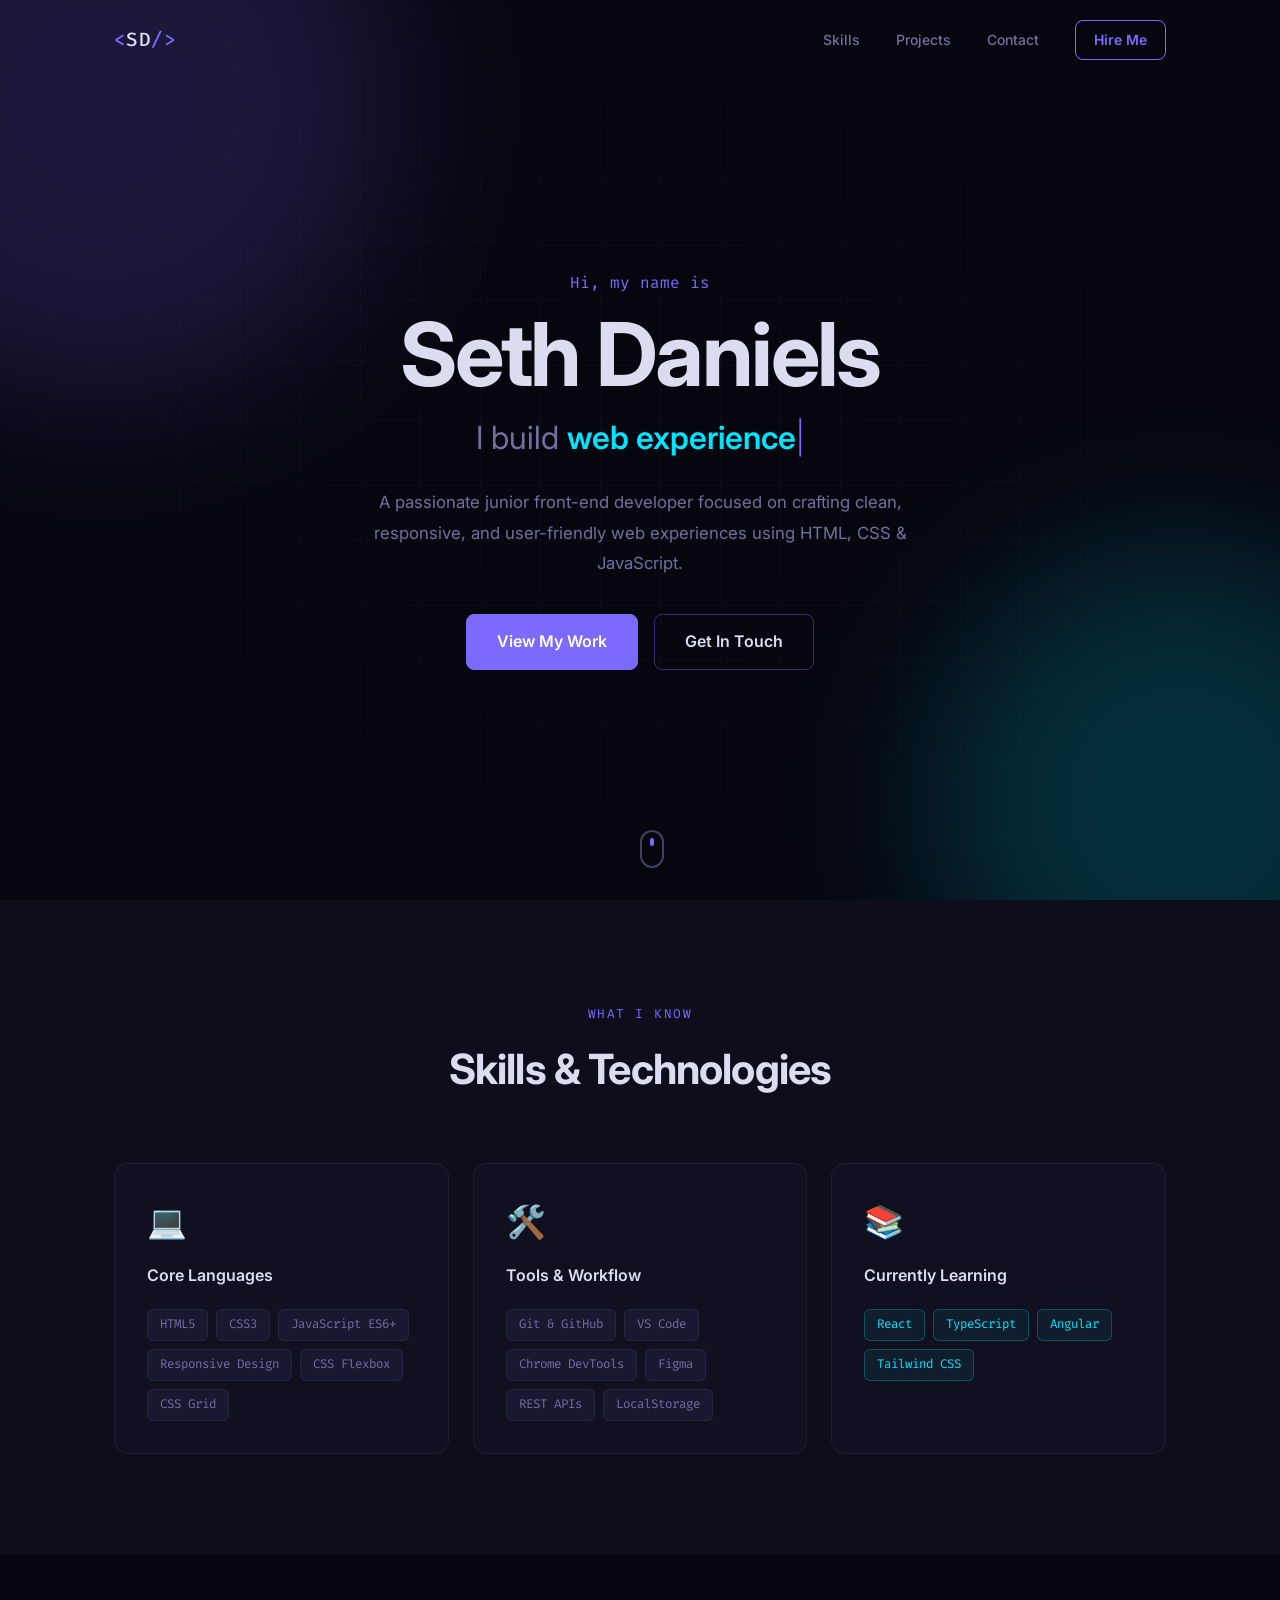
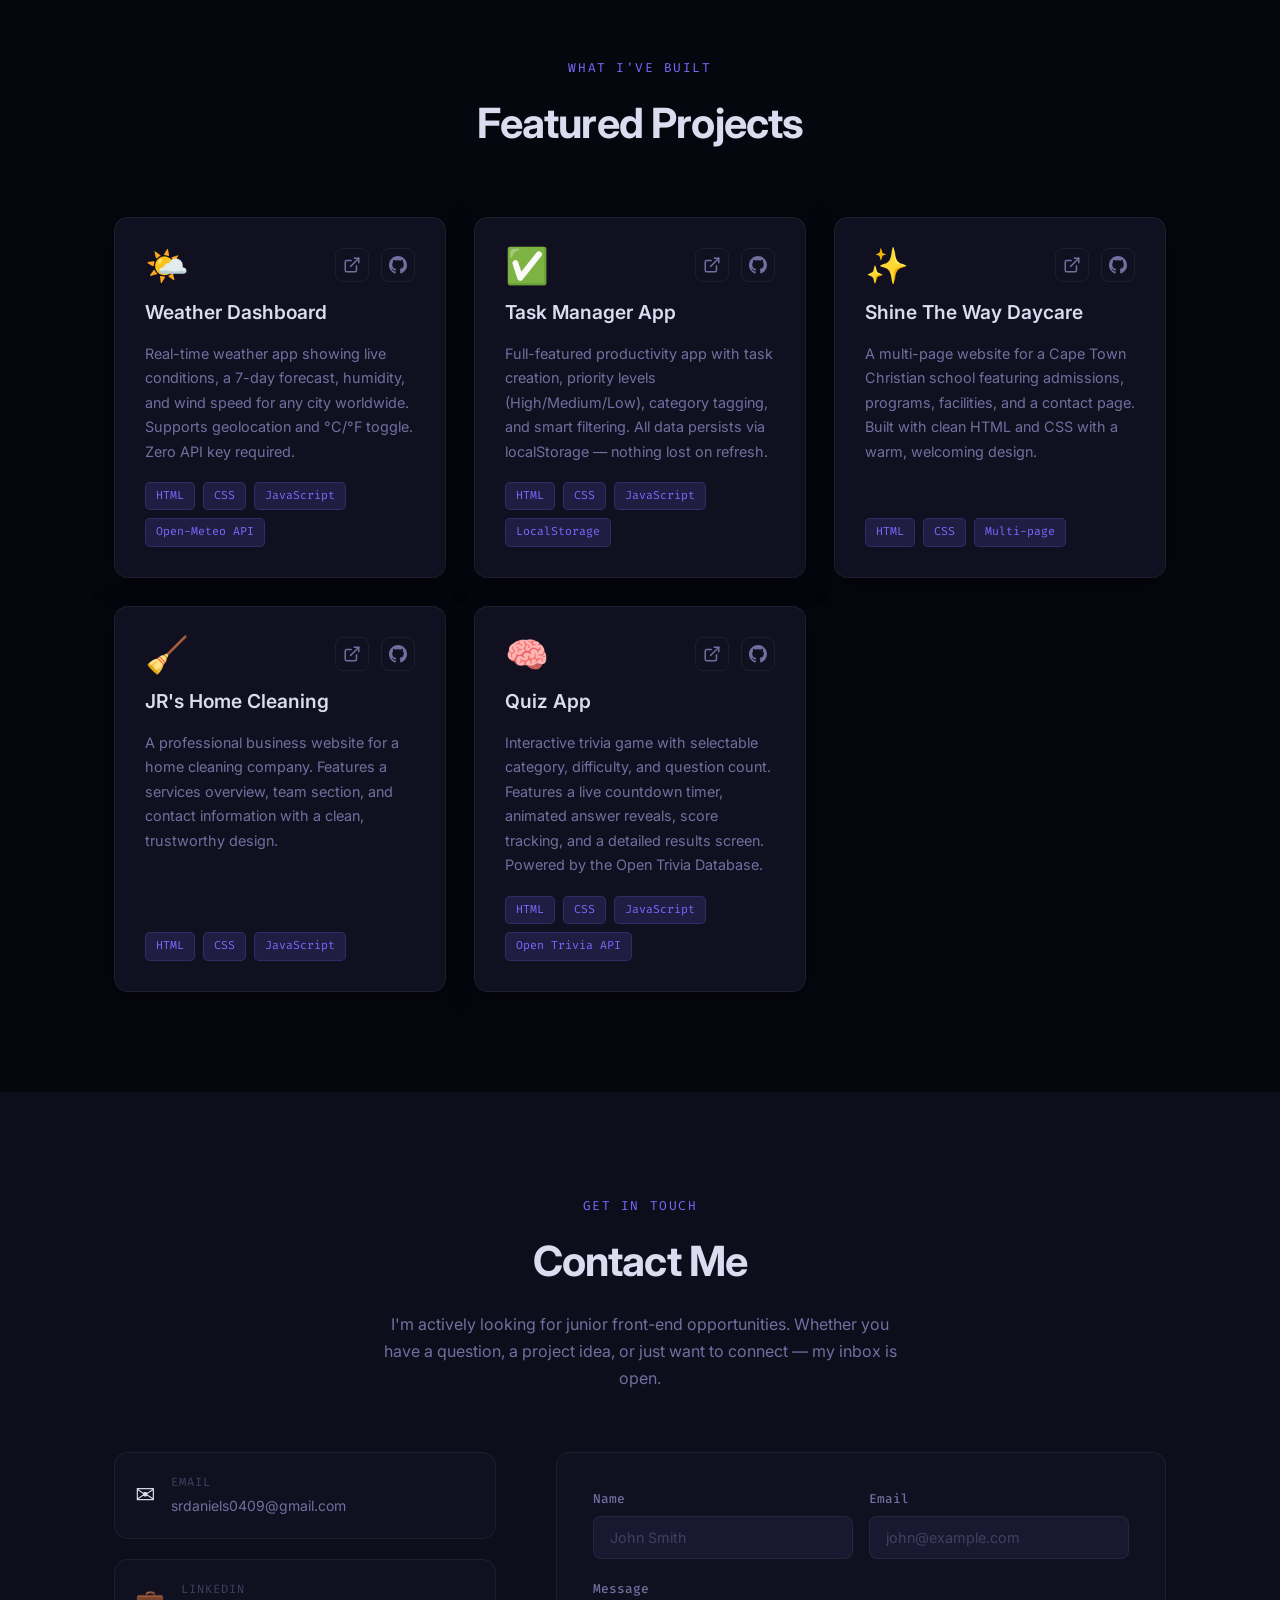
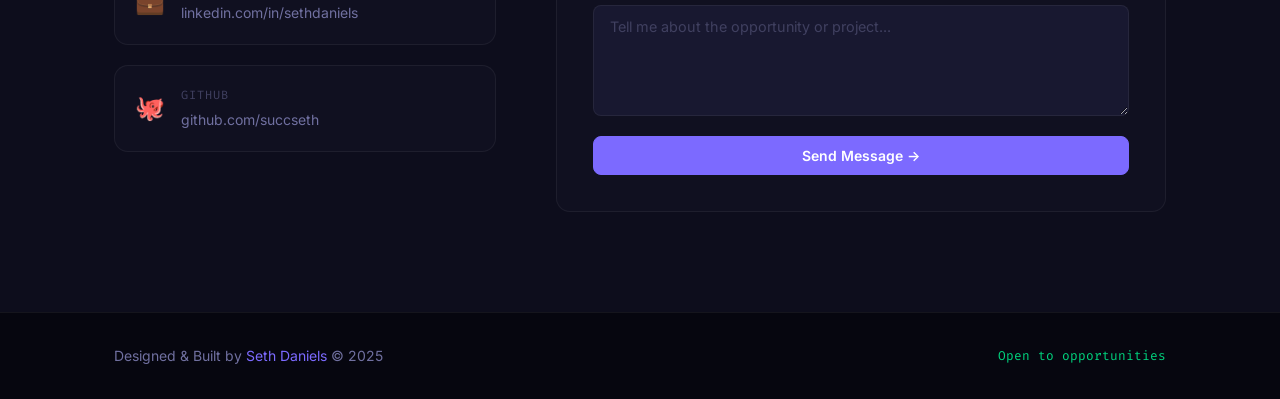
==== index.html @ 87c27128 "Fix project folder structures for jrshomecleaning and shinetheway" ====
<!DOCTYPE html>
<html lang="en">
<head>
  <meta charset="UTF-8">
  <meta name="viewport" content="width=device-width, initial-scale=1.0">
  <meta name="description" content="Seth Daniels — Junior Front-End Developer building clean, responsive web experiences.">
  <meta property="og:title" content="Seth Daniels | Front-End Developer">
  <meta property="og:description" content="Junior Front-End Developer specializing in HTML, CSS & JavaScript.">
  <title>Seth Daniels — Front-End Developer</title>
  <link rel="preconnect" href="https://fonts.googleapis.com">
  <link rel="preconnect" href="https://fonts.gstatic.com" crossorigin>
  <link href="https://fonts.googleapis.com/css2?family=Inter:wght@300;400;500;600;700&family=Fira+Code:wght@400;500&display=swap" rel="stylesheet">
  <link rel="stylesheet" href="css/style.css">
</head>
<body>

  <nav class="navbar" id="navbar">
    <div class="nav-container">
      <a href="#hero" class="nav-logo">
        <span class="logo-bracket">&lt;</span>SD<span class="logo-bracket">/&gt;</span>
      </a>
      <ul class="nav-links" id="nav-links">
        <li><a href="#skills" class="nav-link">Skills</a></li>
        <li><a href="#projects" class="nav-link">Projects</a></li>
        <li><a href="#contact" class="nav-link">Contact</a></li>
        <li><a href="#contact" class="btn btn-outline nav-resume">Hire Me</a></li>
      </ul>
      <button class="hamburger" id="hamburger" aria-label="Toggle menu">
        <span></span><span></span><span></span>
      </button>
    </div>
  </nav>

  <section class="hero" id="hero">
    <div class="hero-bg">
      <div class="hero-orb orb-1"></div>
      <div class="hero-orb orb-2"></div>
      <div class="hero-grid"></div>
    </div>
    <div class="hero-content">
      <p class="hero-greeting reveal">Hi, my name is</p>
      <h1 class="hero-name reveal">Seth Daniels</h1>
      <h2 class="hero-role reveal">
        I build <span class="typing-wrapper"><span id="typing-text" class="typing-text"></span><span class="cursor">|</span></span>
      </h2>
      <p class="hero-description reveal">
        A passionate junior front-end developer focused on crafting clean, responsive,
        and user-friendly web experiences using HTML, CSS &amp; JavaScript.
      </p>
      <div class="hero-cta reveal">
        <a href="#projects" class="btn btn-primary">View My Work</a>
        <a href="#contact" class="btn btn-ghost">Get In Touch</a>
      </div>
    </div>
    <a href="#skills" class="scroll-indicator" aria-label="Scroll down">
      <div class="scroll-mouse"><div class="scroll-dot"></div></div>
    </a>
  </section>

  <section class="section skills-section" id="skills">
    <div class="container">
      <div class="section-header reveal">
        <span class="section-label">What I know</span>
        <h2 class="section-title">Skills &amp; Technologies</h2>
      </div>
      <div class="skills-grid">
        <div class="skill-card reveal">
          <div class="skill-card-icon">💻</div>
          <h3 class="skill-card-title">Core Languages</h3>
          <div class="skill-tags">
            <span class="skill-tag">HTML5</span>
            <span class="skill-tag">CSS3</span>
            <span class="skill-tag">JavaScript ES6+</span>
            <span class="skill-tag">Responsive Design</span>
            <span class="skill-tag">CSS Flexbox</span>
            <span class="skill-tag">CSS Grid</span>
          </div>
        </div>
        <div class="skill-card reveal">
          <div class="skill-card-icon">🛠️</div>
          <h3 class="skill-card-title">Tools &amp; Workflow</h3>
          <div class="skill-tags">
            <span class="skill-tag">Git &amp; GitHub</span>
            <span class="skill-tag">VS Code</span>
            <span class="skill-tag">Chrome DevTools</span>
            <span class="skill-tag">Figma</span>
            <span class="skill-tag">REST APIs</span>
            <span class="skill-tag">LocalStorage</span>
          </div>
        </div>
        <div class="skill-card reveal">
          <div class="skill-card-icon">📚</div>
          <h3 class="skill-card-title">Currently Learning</h3>
          <div class="skill-tags">
            <span class="skill-tag learning">React</span>
            <span class="skill-tag learning">TypeScript</span>
            <span class="skill-tag learning">Angular</span>
            <span class="skill-tag learning">Tailwind CSS</span>
          </div>
        </div>
      </div>
    </div>
  </section>

  <section class="section projects-section" id="projects">
    <div class="container">
      <div class="section-header reveal">
        <span class="section-label">What I've built</span>
        <h2 class="section-title">Featured Projects</h2>
      </div>
      <div class="projects-grid">

        <article class="project-card reveal">
          <div class="project-card-top">
            <div class="project-icon-wrap">🌤️</div>
            <div class="project-links">
              <a href="projects/weather-dashboard/index.html" target="_blank" rel="noopener" class="project-link" title="Live Demo">
                <svg width="18" height="18" viewBox="0 0 24 24" fill="none" stroke="currentColor" stroke-width="2" stroke-linecap="round" stroke-linejoin="round"><path d="M18 13v6a2 2 0 0 1-2 2H5a2 2 0 0 1-2-2V8a2 2 0 0 1 2-2h6"/><polyline points="15,3 21,3 21,9"/><line x1="10" y1="14" x2="21" y2="3"/></svg>
              </a>
              <a href="https://github.com/succseth/portfolio" target="_blank" rel="noopener" class="project-link" title="GitHub">
                <svg width="18" height="18" viewBox="0 0 24 24" fill="currentColor"><path d="M12 0c-6.626 0-12 5.373-12 12 0 5.302 3.438 9.8 8.207 11.387.599.111.793-.261.793-.577v-2.234c-3.338.726-4.033-1.416-4.033-1.416-.546-1.387-1.333-1.756-1.333-1.756-1.089-.745.083-.729.083-.729 1.205.084 1.839 1.237 1.839 1.237 1.07 1.834 2.807 1.304 3.492.997.107-.775.418-1.305.762-1.604-2.665-.305-5.467-1.334-5.467-5.931 0-1.311.469-2.381 1.236-3.221-.124-.303-.535-1.524.117-3.176 0 0 1.008-.322 3.301 1.23.957-.266 1.983-.399 3.003-.404 1.02.005 2.047.138 3.006.404 2.291-1.552 3.297-1.23 3.297-1.23.653 1.653.242 2.874.118 3.176.77.84 1.235 1.911 1.235 3.221 0 4.609-2.807 5.624-5.479 5.921.43.372.823 1.102.823 2.222v3.293c0 .319.192.694.801.576 4.765-1.589 8.199-6.086 8.199-11.386 0-6.627-5.373-12-12-12z"/></svg>
              </a>
            </div>
          </div>
          <h3 class="project-title">Weather Dashboard</h3>
          <p class="project-desc">
            Real-time weather app showing live conditions, a 7-day forecast, humidity, and
            wind speed for any city worldwide. Supports geolocation and °C/°F toggle.
            Zero API key required.
          </p>
          <div class="project-tags">
            <span class="p-tag">HTML</span>
            <span class="p-tag">CSS</span>
            <span class="p-tag">JavaScript</span>
            <span class="p-tag">Open-Meteo API</span>
          </div>
        </article>

        <article class="project-card reveal">
          <div class="project-card-top">
            <div class="project-icon-wrap">✅</div>
            <div class="project-links">
              <a href="projects/task-manager/index.html" target="_blank" rel="noopener" class="project-link" title="Live Demo">
                <svg width="18" height="18" viewBox="0 0 24 24" fill="none" stroke="currentColor" stroke-width="2" stroke-linecap="round" stroke-linejoin="round"><path d="M18 13v6a2 2 0 0 1-2 2H5a2 2 0 0 1-2-2V8a2 2 0 0 1 2-2h6"/><polyline points="15,3 21,3 21,9"/><line x1="10" y1="14" x2="21" y2="3"/></svg>
              </a>
              <a href="https://github.com/succseth/portfolio" target="_blank" rel="noopener" class="project-link" title="GitHub">
                <svg width="18" height="18" viewBox="0 0 24 24" fill="currentColor"><path d="M12 0c-6.626 0-12 5.373-12 12 0 5.302 3.438 9.8 8.207 11.387.599.111.793-.261.793-.577v-2.234c-3.338.726-4.033-1.416-4.033-1.416-.546-1.387-1.333-1.756-1.333-1.756-1.089-.745.083-.729.083-.729 1.205.084 1.839 1.237 1.839 1.237 1.07 1.834 2.807 1.304 3.492.997.107-.775.418-1.305.762-1.604-2.665-.305-5.467-1.334-5.467-5.931 0-1.311.469-2.381 1.236-3.221-.124-.303-.535-1.524.117-3.176 0 0 1.008-.322 3.301 1.23.957-.266 1.983-.399 3.003-.404 1.02.005 2.047.138 3.006.404 2.291-1.552 3.297-1.23 3.297-1.23.653 1.653.242 2.874.118 3.176.77.84 1.235 1.911 1.235 3.221 0 4.609-2.807 5.624-5.479 5.921.43.372.823 1.102.823 2.222v3.293c0 .319.192.694.801.576 4.765-1.589 8.199-6.086 8.199-11.386 0-6.627-5.373-12-12-12z"/></svg>
              </a>
            </div>
          </div>
          <h3 class="project-title">Task Manager App</h3>
          <p class="project-desc">
            Full-featured productivity app with task creation, priority levels (High/Medium/Low),
            category tagging, and smart filtering. All data persists via localStorage
            — nothing lost on refresh.
          </p>
          <div class="project-tags">
            <span class="p-tag">HTML</span>
            <span class="p-tag">CSS</span>
            <span class="p-tag">JavaScript</span>
            <span class="p-tag">LocalStorage</span>
          </div>
        </article>

        <article class="project-card reveal">
          <div class="project-card-top">
            <div class="project-icon-wrap">✨</div>
            <div class="project-links">
              <a href="projects/shinetheway/index.html" target="_blank" rel="noopener" class="project-link" title="Live Demo">
                <svg width="18" height="18" viewBox="0 0 24 24" fill="none" stroke="currentColor" stroke-width="2" stroke-linecap="round" stroke-linejoin="round"><path d="M18 13v6a2 2 0 0 1-2 2H5a2 2 0 0 1-2-2V8a2 2 0 0 1 2-2h6"/><polyline points="15,3 21,3 21,9"/><line x1="10" y1="14" x2="21" y2="3"/></svg>
              </a>
              <a href="https://github.com/succseth/shinethewaycpt" target="_blank" rel="noopener" class="project-link" title="GitHub">
                <svg width="18" height="18" viewBox="0 0 24 24" fill="currentColor"><path d="M12 0c-6.626 0-12 5.373-12 12 0 5.302 3.438 9.8 8.207 11.387.599.111.793-.261.793-.577v-2.234c-3.338.726-4.033-1.416-4.033-1.416-.546-1.387-1.333-1.756-1.333-1.756-1.089-.745.083-.729.083-.729 1.205.084 1.839 1.237 1.839 1.237 1.07 1.834 2.807 1.304 3.492.997.107-.775.418-1.305.762-1.604-2.665-.305-5.467-1.334-5.467-5.931 0-1.311.469-2.381 1.236-3.221-.124-.303-.535-1.524.117-3.176 0 0 1.008-.322 3.301 1.23.957-.266 1.983-.399 3.003-.404 1.02.005 2.047.138 3.006.404 2.291-1.552 3.297-1.23 3.297-1.23.653 1.653.242 2.874.118 3.176.77.84 1.235 1.911 1.235 3.221 0 4.609-2.807 5.624-5.479 5.921.43.372.823 1.102.823 2.222v3.293c0 0 .192.694.801.576 4.765-1.589 8.199-6.086 8.199-11.386 0-6.627-5.373-12-12-12z"/></svg>
              </a>
            </div>
          </div>
          <h3 class="project-title">Shine The Way Daycare</h3>
          <p class="project-desc">
            A multi-page website for a Cape Town Christian school featuring admissions,
            programs, facilities, and a contact page. Built with clean HTML and CSS
            with a warm, welcoming design.
          </p>
          <div class="project-tags">
            <span class="p-tag">HTML</span>
            <span class="p-tag">CSS</span>
            <span class="p-tag">Multi-page</span>
          </div>
        </article>

        <article class="project-card reveal">
          <div class="project-card-top">
            <div class="project-icon-wrap">🧹</div>
            <div class="project-links">
              <a href="projects/jrshomecleaning/index.html" target="_blank" rel="noopener" class="project-link" title="Live Demo">
                <svg width="18" height="18" viewBox="0 0 24 24" fill="none" stroke="currentColor" stroke-width="2" stroke-linecap="round" stroke-linejoin="round"><path d="M18 13v6a2 2 0 0 1-2 2H5a2 2 0 0 1-2-2V8a2 2 0 0 1 2-2h6"/><polyline points="15,3 21,3 21,9"/><line x1="10" y1="14" x2="21" y2="3"/></svg>
              </a>
              <a href="https://github.com/succseth/jrscleaningservices" target="_blank" rel="noopener" class="project-link" title="GitHub">
                <svg width="18" height="18" viewBox="0 0 24 24" fill="currentColor"><path d="M12 0c-6.626 0-12 5.373-12 12 0 5.302 3.438 9.8 8.207 11.387.599.111.793-.261.793-.577v-2.234c-3.338.726-4.033-1.416-4.033-1.416-.546-1.387-1.333-1.756-1.333-1.756-1.089-.745.083-.729.083-.729 1.205.084 1.839 1.237 1.839 1.237 1.07 1.834 2.807 1.304 3.492.997.107-.775.418-1.305.762-1.604-2.665-.305-5.467-1.334-5.467-5.931 0-1.311.469-2.381 1.236-3.221-.124-.303-.535-1.524.117-3.176 0 0 1.008-.322 3.301 1.23.957-.266 1.983-.399 3.003-.404 1.02.005 2.047.138 3.006.404 2.291-1.552 3.297-1.23 3.297-1.23.653 1.653.242 2.874.118 3.176.77.84 1.235 1.911 1.235 3.221 0 4.609-2.807 5.624-5.479 5.921.43.372.823 1.102.823 2.222v3.293c0 0 .192.694.801.576 4.765-1.589 8.199-6.086 8.199-11.386 0-6.627-5.373-12-12-12z"/></svg>
              </a>
            </div>
          </div>
          <h3 class="project-title">JR's Home Cleaning</h3>
          <p class="project-desc">
            A professional business website for a home cleaning company. Features a
            services overview, team section, and contact information with a clean,
            trustworthy design.
          </p>
          <div class="project-tags">
            <span class="p-tag">HTML</span>
            <span class="p-tag">CSS</span>
            <span class="p-tag">JavaScript</span>
          </div>
        </article>

        <article class="project-card reveal">
          <div class="project-card-top">
            <div class="project-icon-wrap">🧠</div>
            <div class="project-links">
              <a href="projects/quiz-app/index.html" target="_blank" rel="noopener" class="project-link" title="Live Demo">
                <svg width="18" height="18" viewBox="0 0 24 24" fill="none" stroke="currentColor" stroke-width="2" stroke-linecap="round" stroke-linejoin="round"><path d="M18 13v6a2 2 0 0 1-2 2H5a2 2 0 0 1-2-2V8a2 2 0 0 1 2-2h6"/><polyline points="15,3 21,3 21,9"/><line x1="10" y1="14" x2="21" y2="3"/></svg>
              </a>
              <a href="https://github.com/succseth" target="_blank" rel="noopener" class="project-link" title="GitHub">
                <svg width="18" height="18" viewBox="0 0 24 24" fill="currentColor"><path d="M12 0c-6.626 0-12 5.373-12 12 0 5.302 3.438 9.8 8.207 11.387.599.111.793-.261.793-.577v-2.234c-3.338.726-4.033-1.416-4.033-1.416-.546-1.387-1.333-1.756-1.333-1.756-1.089-.745.083-.729.083-.729 1.205.084 1.839 1.237 1.839 1.237 1.07 1.834 2.807 1.304 3.492.997.107-.775.418-1.305.762-1.604-2.665-.305-5.467-1.334-5.467-5.931 0-1.311.469-2.381 1.236-3.221-.124-.303-.535-1.524.117-3.176 0 0 1.008-.322 3.301 1.23.957-.266 1.983-.399 3.003-.404 1.02.005 2.047.138 3.006.404 2.291-1.552 3.297-1.23 3.297-1.23.653 1.653.242 2.874.118 3.176.77.84 1.235 1.911 1.235 3.221 0 4.609-2.807 5.624-5.479 5.921.43.372.823 1.102.823 2.222v3.293c0 .319.192.694.801.576 4.765-1.589 8.199-6.086 8.199-11.386 0-6.627-5.373-12-12-12z"/></svg>
              </a>
            </div>
          </div>
          <h3 class="project-title">Quiz App</h3>
          <p class="project-desc">
            Interactive trivia game with selectable category, difficulty, and question count.
            Features a live countdown timer, animated answer reveals, score tracking,
            and a detailed results screen. Powered by the Open Trivia Database.
          </p>
          <div class="project-tags">
            <span class="p-tag">HTML</span>
            <span class="p-tag">CSS</span>
            <span class="p-tag">JavaScript</span>
            <span class="p-tag">Open Trivia API</span>
          </div>
        </article>

      </div>
    </div>
  </section>

  <section class="section contact-section" id="contact">
    <div class="container">
      <div class="section-header reveal">
        <span class="section-label">Get in touch</span>
        <h2 class="section-title">Contact Me</h2>
        <p class="section-subtitle">
          I'm actively looking for junior front-end opportunities. Whether you have a question,
          a project idea, or just want to connect — my inbox is open.
        </p>
      </div>
      <div class="contact-layout">
        <div class="contact-info reveal">
          <a href="mailto:srdaniels0409@gmail.com" class="contact-item">
            <span class="contact-item-icon">✉️</span>
            <div>
              <p class="contact-item-label">Email</p>
              <p class="contact-item-value">srdaniels0409@gmail.com</p>
            </div>
          </a>
          <a href="https://linkedin.com/in/succseth" target="_blank" rel="noopener" class="contact-item">
            <span class="contact-item-icon">💼</span>
            <div>
              <p class="contact-item-label">LinkedIn</p>
              <p class="contact-item-value">linkedin.com/in/sethdaniels</p>
            </div>
          </a>
          <a href="https://github.com/succseth" target="_blank" rel="noopener" class="contact-item">
            <span class="contact-item-icon">🐙</span>
            <div>
              <p class="contact-item-label">GitHub</p>
              <p class="contact-item-value">github.com/succseth</p>
            </div>
          </a>
        </div>

        <form class="contact-form reveal" id="contact-form"
              action="https://formsubmit.co/srdaniels0409@gmail.com"
              method="POST">
          <input type="hidden" name="_captcha" value="false">
          <input type="hidden" name="_subject" value="New message from your portfolio">
          <div class="form-row">
            <div class="form-group">
              <label for="name" class="form-label">Name</label>
              <input type="text" id="name" name="name" placeholder="John Smith" required class="form-input">
            </div>
            <div class="form-group">
              <label for="email" class="form-label">Email</label>
              <input type="email" id="email" name="email" placeholder="john@example.com" required class="form-input">
            </div>
          </div>
          <div class="form-group">
            <label for="message" class="form-label">Message</label>
            <textarea id="message" name="message" placeholder="Tell me about the opportunity or project..." rows="5" required class="form-input"></textarea>
          </div>
          <button type="submit" class="btn btn-primary btn-full">Send Message →</button>
        </form>
      </div>
    </div>
  </section>

  <footer class="footer">
    <div class="container footer-inner">
      <p class="footer-copy">Designed &amp; Built by <span class="accent">Seth Daniels</span> &copy; 2025</p>
      <p class="footer-open">Open to opportunities</p>
    </div>
  </footer>

  <script src="js/main.js"></script>
</body>
</html>
---- css/style.css ----
:root {
  --bg-primary: #06060f;
  --bg-secondary: #0d0d1c;
  --bg-card: #101020;
  --bg-surface: #181830;
  --accent: #7c6aff;
  --accent-dim: rgba(124, 106, 255, 0.15);
  --accent-glow: rgba(124, 106, 255, 0.3);
  --cyan: #00e5ff;
  --green: #00d47e;
  --text: #dcdcf0;
  --text-muted: #7070a0;
  --text-faint: #404060;
  --border: rgba(255,255,255,0.06);
  --border-hover: rgba(124,106,255,0.4);
  --radius: 14px;
  --radius-sm: 8px;
  --ease: cubic-bezier(0.4, 0, 0.2, 1);
  --shadow-card: 0 4px 24px rgba(0,0,0,0.5);
  --shadow-hover: 0 8px 48px rgba(124,106,255,0.25);
}

*, *::before, *::after { box-sizing: border-box; margin: 0; padding: 0; }

html { scroll-behavior: smooth; font-size: 16px; }

body {
  font-family: 'Inter', system-ui, sans-serif;
  background: var(--bg-primary);
  color: var(--text);
  line-height: 1.6;
  overflow-x: hidden;
}

a { color: inherit; text-decoration: none; }
ul { list-style: none; }
img { display: block; max-width: 100%; }

.container {
  max-width: 1100px;
  margin: 0 auto;
  padding: 0 24px;
}

/* ── NAVBAR ────────────────────────────────────────────── */
.navbar {
  position: fixed;
  top: 0; left: 0; right: 0;
  z-index: 100;
  padding: 20px 0;
  transition: background 0.3s var(--ease), padding 0.3s var(--ease), border-bottom 0.3s;
  border-bottom: 1px solid transparent;
}

.navbar.scrolled {
  background: rgba(6, 6, 15, 0.9);
  backdrop-filter: blur(12px);
  -webkit-backdrop-filter: blur(12px);
  padding: 14px 0;
  border-bottom-color: var(--border);
}

.nav-container {
  max-width: 1100px;
  margin: 0 auto;
  padding: 0 24px;
  display: flex;
  align-items: center;
  justify-content: space-between;
}

.nav-logo {
  font-family: 'Fira Code', monospace;
  font-size: 1.2rem;
  font-weight: 500;
  color: var(--text);
  letter-spacing: 0.02em;
}

.logo-bracket { color: var(--accent); }

.nav-links {
  display: flex;
  align-items: center;
  gap: 36px;
}

.nav-link {
  font-size: 0.875rem;
  font-weight: 500;
  color: var(--text-muted);
  transition: color 0.2s;
  position: relative;
}

.nav-link::after {
  content: '';
  position: absolute;
  bottom: -3px; left: 0;
  width: 0; height: 2px;
  background: var(--accent);
  transition: width 0.3s var(--ease);
  border-radius: 2px;
}

.nav-link:hover { color: var(--text); }
.nav-link:hover::after { width: 100%; }

.btn {
  display: inline-flex;
  align-items: center;
  justify-content: center;
  gap: 8px;
  padding: 10px 22px;
  border-radius: var(--radius-sm);
  font-size: 0.875rem;
  font-weight: 600;
  font-family: inherit;
  cursor: pointer;
  transition: all 0.25s var(--ease);
  border: 1.5px solid transparent;
  text-decoration: none;
}

.btn-primary {
  background: var(--accent);
  color: #fff;
  border-color: var(--accent);
}

.btn-primary:hover {
  background: transparent;
  color: var(--accent);
  box-shadow: 0 0 20px var(--accent-glow);
}

.btn-ghost {
  background: transparent;
  color: var(--text);
  border-color: var(--border-hover);
}

.btn-ghost:hover {
  background: var(--accent-dim);
  border-color: var(--accent);
  color: var(--accent);
}

.btn-outline {
  background: transparent;
  color: var(--accent);
  border-color: var(--accent);
  padding: 8px 18px;
}

.btn-outline:hover {
  background: var(--accent);
  color: #fff;
}

.btn-full { width: 100%; }

.hamburger {
  display: none;
  flex-direction: column;
  gap: 5px;
  background: none;
  border: none;
  cursor: pointer;
  padding: 4px;
}

.hamburger span {
  display: block;
  width: 24px;
  height: 2px;
  background: var(--text);
  border-radius: 2px;
  transition: all 0.3s var(--ease);
  transform-origin: center;
}

.hamburger.open span:nth-child(1) { transform: translateY(7px) rotate(45deg); }
.hamburger.open span:nth-child(2) { opacity: 0; transform: scaleX(0); }
.hamburger.open span:nth-child(3) { transform: translateY(-7px) rotate(-45deg); }

/* ── HERO ──────────────────────────────────────────────── */
.hero {
  position: relative;
  min-height: 100vh;
  display: flex;
  flex-direction: column;
  align-items: center;
  justify-content: center;
  text-align: center;
  padding: 120px 24px 80px;
  overflow: hidden;
}

.hero-bg {
  position: absolute;
  inset: 0;
  pointer-events: none;
  overflow: hidden;
}

.hero-orb {
  position: absolute;
  border-radius: 50%;
  filter: blur(80px);
  opacity: 0.18;
}

.orb-1 {
  width: 600px; height: 600px;
  background: var(--accent);
  top: -200px; left: -200px;
  animation: float 8s ease-in-out infinite;
}

.orb-2 {
  width: 500px; height: 500px;
  background: var(--cyan);
  bottom: -150px; right: -150px;
  animation: float 10s ease-in-out infinite reverse;
}

@keyframes float {
  0%, 100% { transform: translateY(0) scale(1); }
  50% { transform: translateY(-30px) scale(1.05); }
}

.hero-grid {
  position: absolute;
  inset: 0;
  background-image:
    linear-gradient(rgba(255,255,255,0.025) 1px, transparent 1px),
    linear-gradient(90deg, rgba(255,255,255,0.025) 1px, transparent 1px);
  background-size: 60px 60px;
  mask-image: radial-gradient(ellipse at center, black 20%, transparent 80%);
  -webkit-mask-image: radial-gradient(ellipse at center, black 20%, transparent 80%);
}

.hero-content { position: relative; z-index: 1; max-width: 740px; }

.hero-greeting {
  font-family: 'Fira Code', monospace;
  font-size: 1rem;
  color: var(--accent);
  margin-bottom: 12px;
  opacity: 0;
  transform: translateY(20px);
  animation: slideUp 0.6s var(--ease) 0.2s forwards;
}

.hero-name {
  font-size: clamp(2.8rem, 8vw, 5.5rem);
  font-weight: 700;
  letter-spacing: -0.03em;
  line-height: 1.05;
  color: var(--text);
  margin-bottom: 12px;
  opacity: 0;
  transform: translateY(20px);
  animation: slideUp 0.6s var(--ease) 0.35s forwards;
}

.hero-role {
  font-size: clamp(1.4rem, 4vw, 2rem);
  font-weight: 400;
  color: var(--text-muted);
  margin-bottom: 24px;
  opacity: 0;
  transform: translateY(20px);
  animation: slideUp 0.6s var(--ease) 0.5s forwards;
}

.typing-wrapper {
  display: inline;
}

.typing-text {
  color: var(--cyan);
  font-weight: 600;
}

.cursor {
  color: var(--accent);
  animation: blink 1s step-end infinite;
  font-weight: 300;
}

@keyframes blink { 0%, 100% { opacity: 1; } 50% { opacity: 0; } }

.hero-description {
  font-size: 1.05rem;
  color: var(--text-muted);
  max-width: 560px;
  margin: 0 auto 36px;
  line-height: 1.8;
  opacity: 0;
  transform: translateY(20px);
  animation: slideUp 0.6s var(--ease) 0.65s forwards;
}

.hero-cta {
  display: flex;
  gap: 16px;
  justify-content: center;
  flex-wrap: wrap;
  opacity: 0;
  transform: translateY(20px);
  animation: slideUp 0.6s var(--ease) 0.8s forwards;
}

.hero-cta .btn { padding: 14px 30px; font-size: 1rem; }

.scroll-indicator {
  position: absolute;
  bottom: 32px;
  left: 50%;
  transform: translateX(-50%);
  z-index: 1;
  opacity: 0;
  animation: slideUp 0.6s var(--ease) 1.2s forwards;
}

.scroll-mouse {
  width: 24px; height: 38px;
  border: 2px solid var(--text-faint);
  border-radius: 12px;
  display: flex;
  justify-content: center;
  padding-top: 6px;
}

.scroll-dot {
  width: 4px; height: 8px;
  background: var(--accent);
  border-radius: 2px;
  animation: scrollDown 2s ease-in-out infinite;
}

@keyframes scrollDown {
  0%, 100% { transform: translateY(0); opacity: 1; }
  60% { transform: translateY(12px); opacity: 0; }
  61% { transform: translateY(0); opacity: 0; }
  80% { opacity: 1; }
}

@keyframes slideUp {
  to { opacity: 1; transform: translateY(0); }
}

/* ── SECTIONS ──────────────────────────────────────────── */
.section {
  padding: 100px 0;
}

.section-header {
  text-align: center;
  margin-bottom: 60px;
}

.section-label {
  display: inline-block;
  font-family: 'Fira Code', monospace;
  font-size: 0.8rem;
  color: var(--accent);
  letter-spacing: 0.12em;
  text-transform: uppercase;
  margin-bottom: 12px;
}

.section-title {
  font-size: clamp(1.8rem, 4vw, 2.6rem);
  font-weight: 700;
  letter-spacing: -0.02em;
  color: var(--text);
}

.section-subtitle {
  margin-top: 16px;
  color: var(--text-muted);
  max-width: 520px;
  margin-left: auto;
  margin-right: auto;
  font-size: 1rem;
  line-height: 1.7;
}

/* Scroll reveal */
.reveal {
  opacity: 0;
  transform: translateY(32px);
  transition: opacity 0.65s var(--ease), transform 0.65s var(--ease);
}

.reveal.visible {
  opacity: 1;
  transform: translateY(0);
}

/* ── SKILLS ────────────────────────────────────────────── */
.skills-section { background: var(--bg-secondary); }

.skills-grid {
  display: grid;
  grid-template-columns: repeat(auto-fit, minmax(280px, 1fr));
  gap: 24px;
}

.skill-card {
  background: var(--bg-card);
  border: 1px solid var(--border);
  border-radius: var(--radius);
  padding: 32px;
  transition: border-color 0.3s, box-shadow 0.3s, transform 0.3s var(--ease);
}

.skill-card:hover {
  border-color: var(--border-hover);
  box-shadow: var(--shadow-hover);
  transform: translateY(-4px);
}

.skill-card-icon {
  font-size: 2rem;
  margin-bottom: 16px;
}

.skill-card-title {
  font-size: 1rem;
  font-weight: 600;
  color: var(--text);
  margin-bottom: 20px;
}

.skill-tags {
  display: flex;
  flex-wrap: wrap;
  gap: 8px;
}

.skill-tag {
  font-size: 0.78rem;
  font-family: 'Fira Code', monospace;
  padding: 5px 12px;
  border-radius: 6px;
  background: var(--bg-surface);
  border: 1px solid var(--border);
  color: var(--text-muted);
  transition: all 0.2s;
}

.skill-tag:hover {
  border-color: var(--accent);
  color: var(--accent);
}

.skill-tag.learning {
  border-color: rgba(0, 229, 255, 0.25);
  color: var(--cyan);
  background: rgba(0, 229, 255, 0.06);
}

/* ── PROJECTS ──────────────────────────────────────────── */
.projects-section { background: var(--bg-primary); }

.projects-grid {
  display: grid;
  grid-template-columns: repeat(auto-fit, minmax(320px, 1fr));
  gap: 28px;
}

.project-card {
  background: var(--bg-card);
  border: 1px solid var(--border);
  border-radius: var(--radius);
  padding: 30px;
  display: flex;
  flex-direction: column;
  gap: 14px;
  transition: border-color 0.3s, box-shadow 0.3s, transform 0.3s var(--ease);
  box-shadow: var(--shadow-card);
}

.project-card:hover {
  border-color: var(--border-hover);
  box-shadow: var(--shadow-hover);
  transform: translateY(-6px);
}

.project-card-top {
  display: flex;
  align-items: flex-start;
  justify-content: space-between;
}

.project-icon-wrap {
  font-size: 2.2rem;
  line-height: 1;
}

.project-links {
  display: flex;
  gap: 12px;
}

.project-link {
  display: flex;
  align-items: center;
  justify-content: center;
  width: 34px; height: 34px;
  border-radius: var(--radius-sm);
  border: 1px solid var(--border);
  color: var(--text-muted);
  transition: all 0.2s;
}

.project-link:hover {
  border-color: var(--accent);
  color: var(--accent);
  background: var(--accent-dim);
}

.project-title {
  font-size: 1.2rem;
  font-weight: 600;
  color: var(--text);
}

.project-desc {
  font-size: 0.9rem;
  color: var(--text-muted);
  line-height: 1.7;
  flex: 1;
}

.project-tags {
  display: flex;
  flex-wrap: wrap;
  gap: 8px;
  margin-top: 4px;
}

.p-tag {
  font-size: 0.72rem;
  font-family: 'Fira Code', monospace;
  padding: 4px 10px;
  border-radius: 5px;
  background: var(--accent-dim);
  color: var(--accent);
  border: 1px solid rgba(124,106,255,0.2);
}

/* ── CONTACT ───────────────────────────────────────────── */
.contact-section { background: var(--bg-secondary); }

.contact-layout {
  display: grid;
  grid-template-columns: 1fr 1.6fr;
  gap: 60px;
  align-items: start;
}

.contact-info {
  display: flex;
  flex-direction: column;
  gap: 20px;
}

.contact-item {
  display: flex;
  align-items: center;
  gap: 16px;
  padding: 20px;
  border-radius: var(--radius);
  border: 1px solid var(--border);
  background: var(--bg-card);
  color: var(--text);
  transition: all 0.25s var(--ease);
}

.contact-item:hover {
  border-color: var(--border-hover);
  transform: translateX(4px);
  background: var(--bg-surface);
}

.contact-item-icon { font-size: 1.5rem; flex-shrink: 0; }

.contact-item-label {
  font-size: 0.75rem;
  text-transform: uppercase;
  letter-spacing: 0.08em;
  color: var(--text-faint);
  margin-bottom: 3px;
  font-family: 'Fira Code', monospace;
}

.contact-item-value {
  font-size: 0.875rem;
  color: var(--text-muted);
}

.contact-form {
  background: var(--bg-card);
  border: 1px solid var(--border);
  border-radius: var(--radius);
  padding: 36px;
  display: flex;
  flex-direction: column;
  gap: 20px;
}

.form-row {
  display: grid;
  grid-template-columns: 1fr 1fr;
  gap: 16px;
}

.form-group { display: flex; flex-direction: column; gap: 6px; }

.form-label {
  font-size: 0.8rem;
  font-weight: 500;
  color: var(--text-muted);
  font-family: 'Fira Code', monospace;
}

.form-input {
  background: var(--bg-surface);
  border: 1px solid var(--border);
  border-radius: var(--radius-sm);
  color: var(--text);
  font-family: inherit;
  font-size: 0.9rem;
  padding: 12px 16px;
  transition: border-color 0.2s, box-shadow 0.2s;
  resize: vertical;
  outline: none;
}

.form-input::placeholder { color: var(--text-faint); }

.form-input:focus {
  border-color: var(--accent);
  box-shadow: 0 0 0 3px var(--accent-dim);
}

/* ── FOOTER ────────────────────────────────────────────── */
.footer {
  background: var(--bg-primary);
  border-top: 1px solid var(--border);
  padding: 32px 0;
}

.footer-inner {
  display: flex;
  align-items: center;
  justify-content: space-between;
  flex-wrap: wrap;
  gap: 8px;
}

.footer-copy {
  font-size: 0.875rem;
  color: var(--text-muted);
}

.footer-open {
  font-size: 0.8rem;
  font-family: 'Fira Code', monospace;
  color: var(--green);
}

.accent { color: var(--accent); }

/* ── RESPONSIVE ────────────────────────────────────────── */
@media (max-width: 768px) {
  .hamburger { display: flex; }

  .nav-links {
    position: fixed;
    top: 0; left: 0; right: 0;
    background: var(--bg-secondary);
    border-bottom: 1px solid var(--border);
    flex-direction: column;
    gap: 0;
    padding: 80px 0 24px;
    transform: translateY(-100%);
    transition: transform 0.4s var(--ease);
    z-index: -1;
  }

  .nav-links.open { transform: translateY(0); }

  .nav-links li { width: 100%; }

  .nav-link {
    display: block;
    padding: 14px 24px;
    font-size: 1rem;
    border-bottom: 1px solid var(--border);
  }

  .nav-resume { margin: 16px 24px 0; }

  .hero-cta { flex-direction: column; align-items: center; }

  .projects-grid { grid-template-columns: 1fr; }

  .skills-grid { grid-template-columns: 1fr; }

  .contact-layout { grid-template-columns: 1fr; gap: 32px; }

  .form-row { grid-template-columns: 1fr; }

  .footer-inner { flex-direction: column; text-align: center; }

  .contact-form { padding: 24px; }
}

@media (max-width: 480px) {
  .section { padding: 70px 0; }
  .hero-name { font-size: 2.4rem; }
}
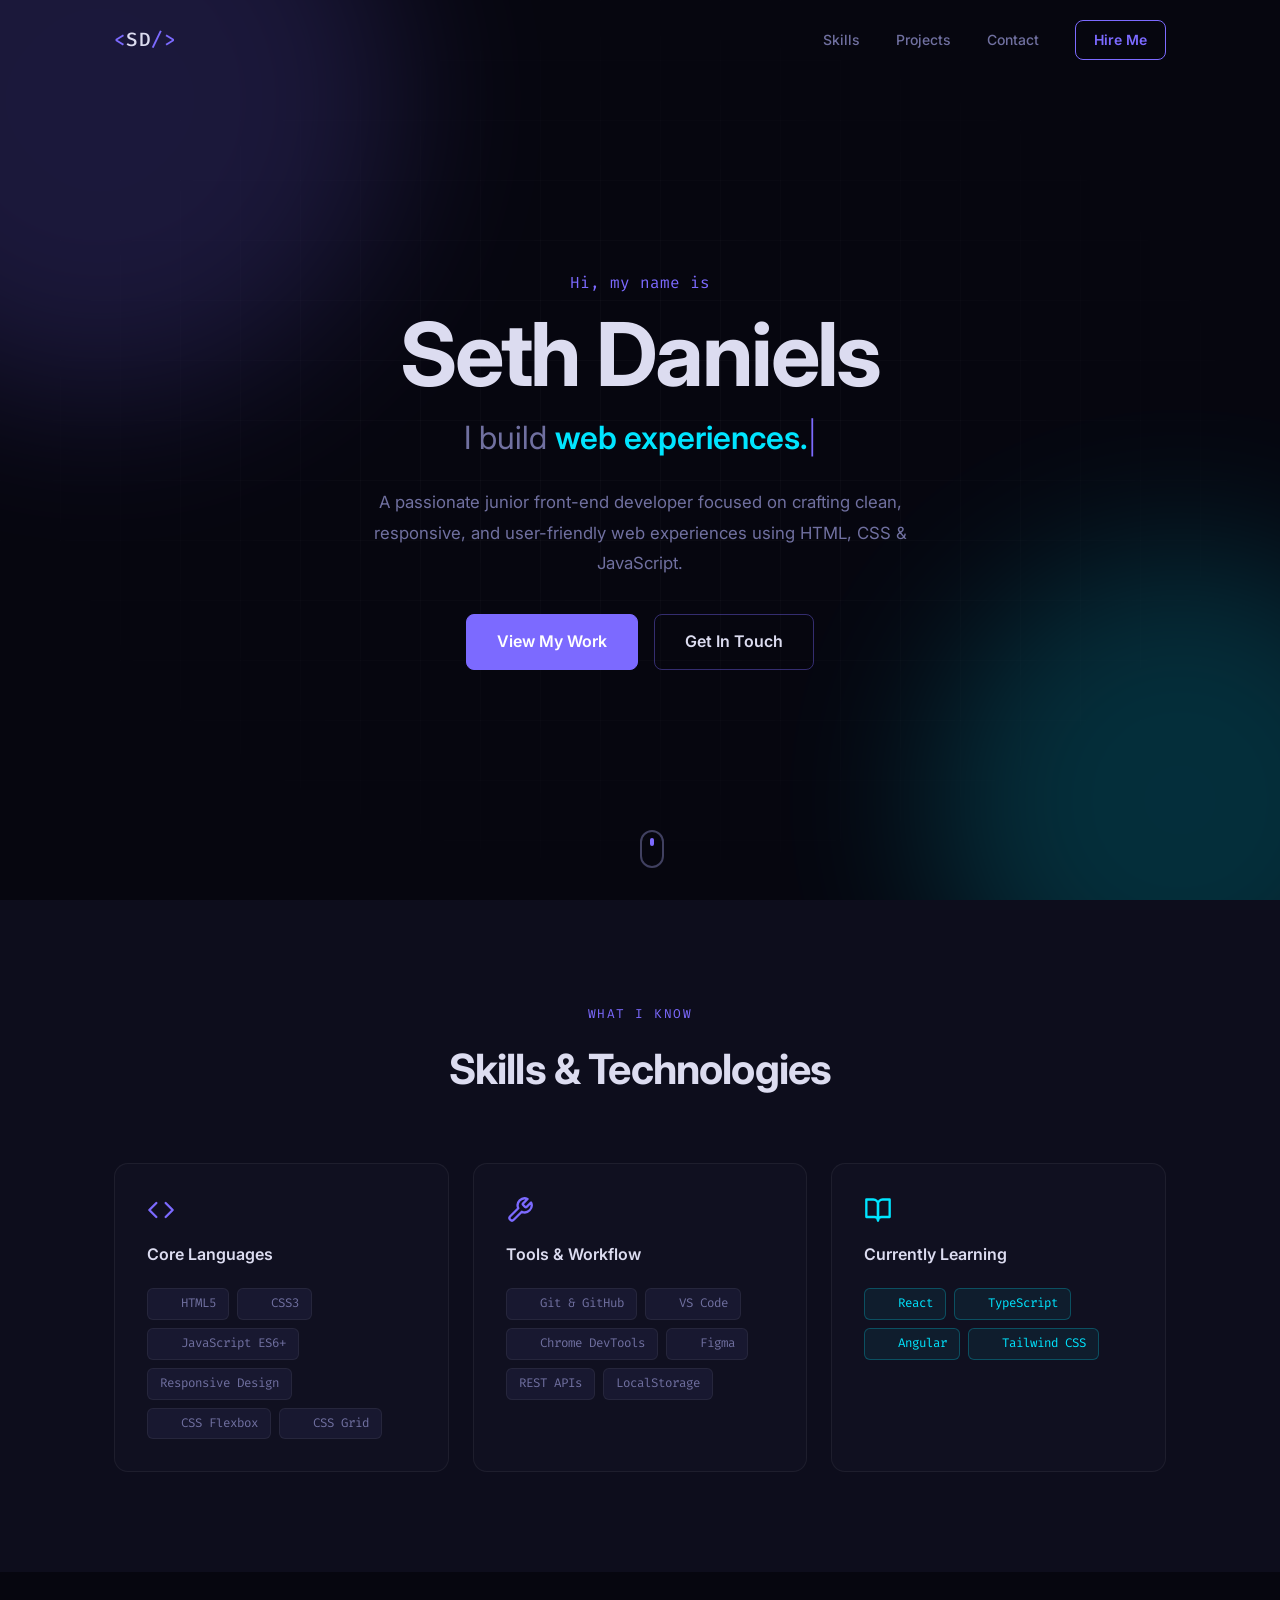
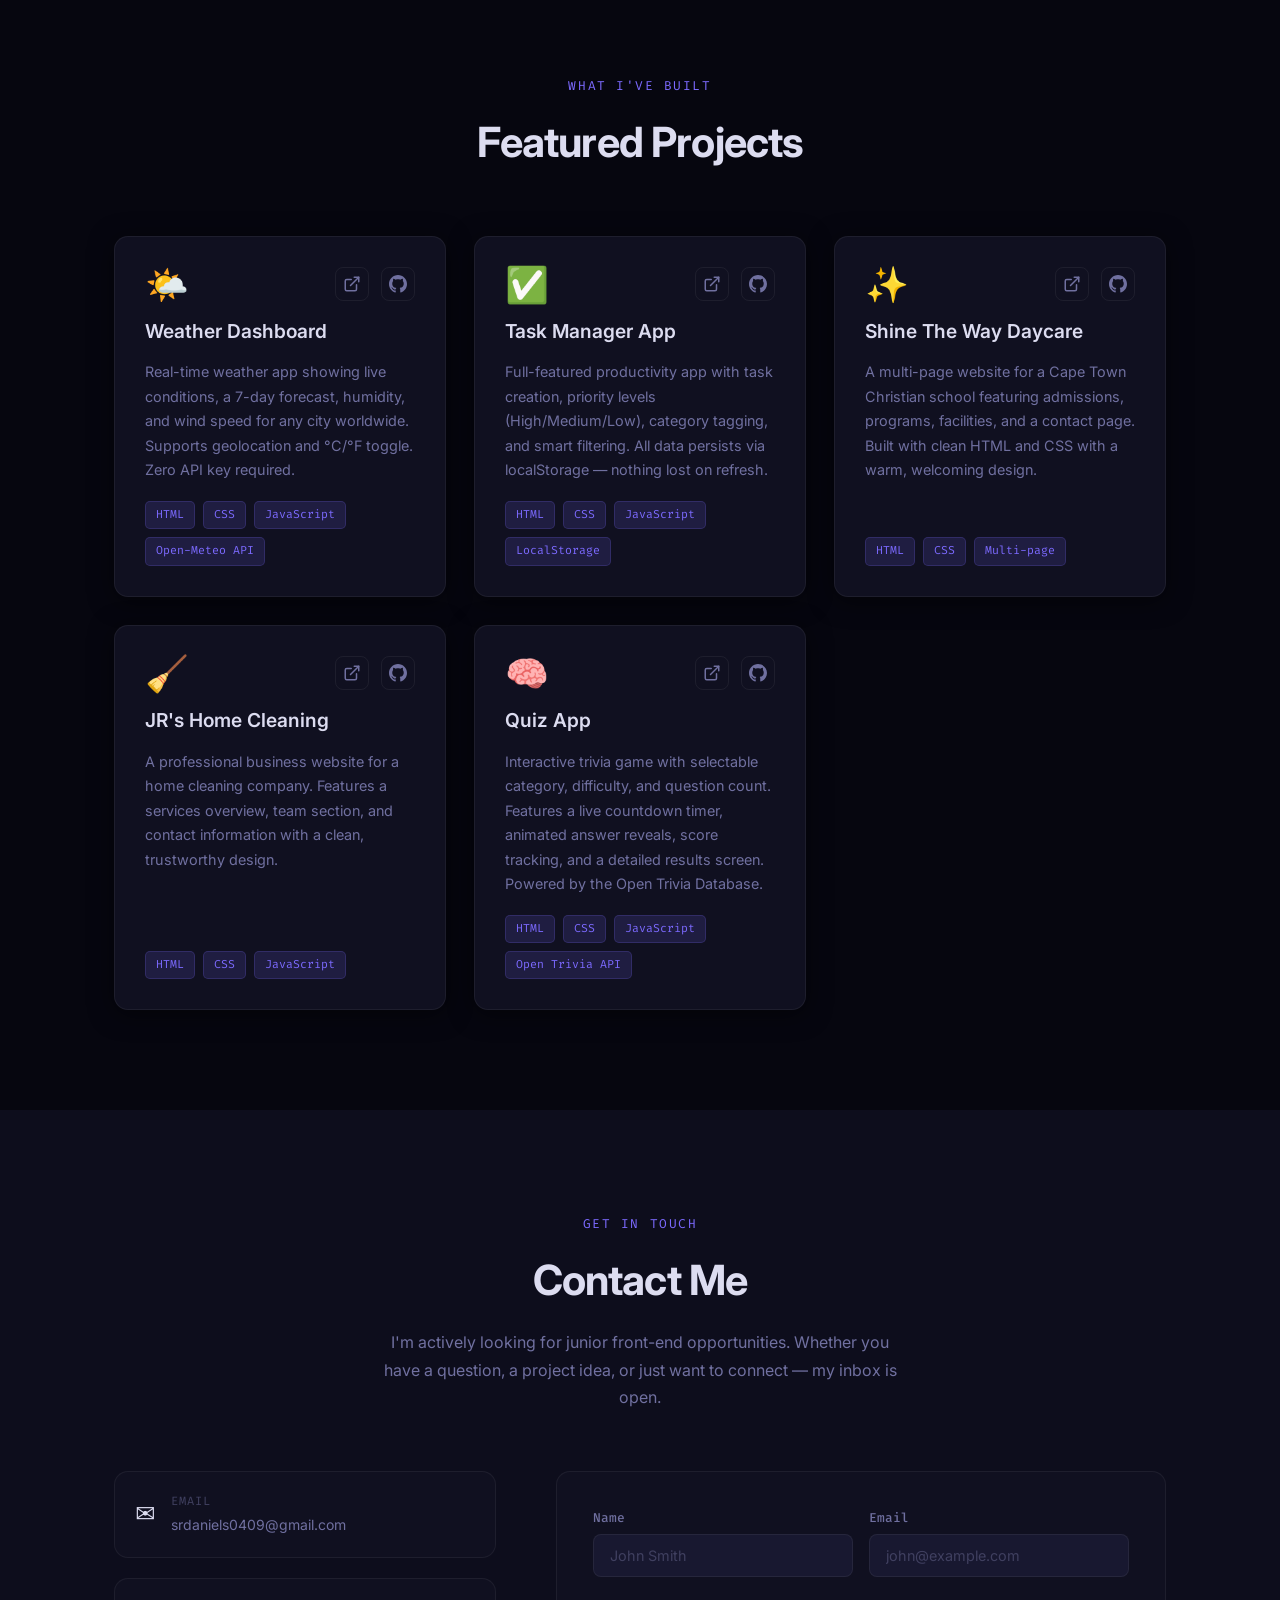
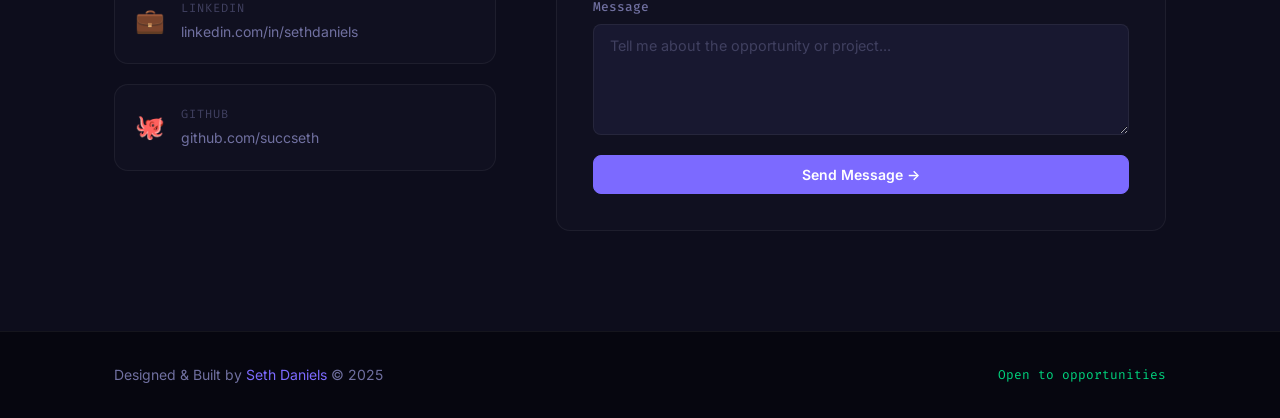
==== commit deb77ebd: "Add favicon, tech logos to skills section, and mobile tabs - Add SVG favicon matching the <SD/> nav " ====
--- a/index.html
+++ b/index.html
@@ -10,6 +10,7 @@
   <link rel="preconnect" href="https://fonts.googleapis.com">
   <link rel="preconnect" href="https://fonts.gstatic.com" crossorigin>
   <link href="https://fonts.googleapis.com/css2?family=Inter:wght@300;400;500;600;700&family=Fira+Code:wght@400;500&display=swap" rel="stylesheet">
+  <link rel="icon" href="favicon.svg" type="image/svg+xml">
   <link rel="stylesheet" href="css/style.css">
 </head>
 <body>
@@ -63,39 +64,50 @@
         <span class="section-label">What I know</span>
         <h2 class="section-title">Skills &amp; Technologies</h2>
       </div>
+      <div class="skills-tabs" role="tablist" aria-label="Skill categories">
+        <button class="skills-tab active" role="tab" aria-selected="true" data-tab="0">Core Languages</button>
+        <button class="skills-tab" role="tab" aria-selected="false" data-tab="1">Tools &amp; Workflow</button>
+        <button class="skills-tab" role="tab" aria-selected="false" data-tab="2">Learning</button>
+      </div>
       <div class="skills-grid">
-        <div class="skill-card reveal">
-          <div class="skill-card-icon">💻</div>
+        <div class="skill-card reveal" data-tab-index="0">
+          <div class="skill-card-icon">
+            <svg width="28" height="28" viewBox="0 0 24 24" fill="none" stroke="var(--accent)" stroke-width="2" stroke-linecap="round" stroke-linejoin="round"><polyline points="16 18 22 12 16 6"/><polyline points="8 6 2 12 8 18"/></svg>
+          </div>
           <h3 class="skill-card-title">Core Languages</h3>
           <div class="skill-tags">
-            <span class="skill-tag">HTML5</span>
-            <span class="skill-tag">CSS3</span>
-            <span class="skill-tag">JavaScript ES6+</span>
+            <span class="skill-tag"><img src="https://cdn.jsdelivr.net/gh/devicons/devicon@latest/icons/html5/html5-original.svg" class="skill-tag-logo" alt="">HTML5</span>
+            <span class="skill-tag"><img src="https://cdn.jsdelivr.net/gh/devicons/devicon@latest/icons/css3/css3-original.svg" class="skill-tag-logo" alt="">CSS3</span>
+            <span class="skill-tag"><img src="https://cdn.jsdelivr.net/gh/devicons/devicon@latest/icons/javascript/javascript-original.svg" class="skill-tag-logo" alt="">JavaScript ES6+</span>
             <span class="skill-tag">Responsive Design</span>
-            <span class="skill-tag">CSS Flexbox</span>
-            <span class="skill-tag">CSS Grid</span>
+            <span class="skill-tag"><img src="https://cdn.jsdelivr.net/gh/devicons/devicon@latest/icons/css3/css3-original.svg" class="skill-tag-logo" alt="">CSS Flexbox</span>
+            <span class="skill-tag"><img src="https://cdn.jsdelivr.net/gh/devicons/devicon@latest/icons/css3/css3-original.svg" class="skill-tag-logo" alt="">CSS Grid</span>
           </div>
         </div>
-        <div class="skill-card reveal">
-          <div class="skill-card-icon">🛠️</div>
+        <div class="skill-card reveal" data-tab-index="1">
+          <div class="skill-card-icon">
+            <svg width="28" height="28" viewBox="0 0 24 24" fill="none" stroke="var(--accent)" stroke-width="2" stroke-linecap="round" stroke-linejoin="round"><path d="M14.7 6.3a1 1 0 0 0 0 1.4l1.6 1.6a1 1 0 0 0 1.4 0l3.77-3.77a6 6 0 0 1-7.94 7.94l-6.91 6.91a2.12 2.12 0 0 1-3-3l6.91-6.91a6 6 0 0 1 7.94-7.94l-3.76 3.76z"/></svg>
+          </div>
           <h3 class="skill-card-title">Tools &amp; Workflow</h3>
           <div class="skill-tags">
-            <span class="skill-tag">Git &amp; GitHub</span>
-            <span class="skill-tag">VS Code</span>
-            <span class="skill-tag">Chrome DevTools</span>
-            <span class="skill-tag">Figma</span>
+            <span class="skill-tag"><img src="https://cdn.jsdelivr.net/gh/devicons/devicon@latest/icons/git/git-original.svg" class="skill-tag-logo" alt="">Git &amp; GitHub</span>
+            <span class="skill-tag"><img src="https://cdn.jsdelivr.net/gh/devicons/devicon@latest/icons/vscode/vscode-original.svg" class="skill-tag-logo" alt="">VS Code</span>
+            <span class="skill-tag"><img src="https://cdn.jsdelivr.net/gh/devicons/devicon@latest/icons/chrome/chrome-original.svg" class="skill-tag-logo" alt="">Chrome DevTools</span>
+            <span class="skill-tag"><img src="https://cdn.jsdelivr.net/gh/devicons/devicon@latest/icons/figma/figma-original.svg" class="skill-tag-logo" alt="">Figma</span>
             <span class="skill-tag">REST APIs</span>
             <span class="skill-tag">LocalStorage</span>
           </div>
         </div>
-        <div class="skill-card reveal">
-          <div class="skill-card-icon">📚</div>
+        <div class="skill-card reveal" data-tab-index="2">
+          <div class="skill-card-icon">
+            <svg width="28" height="28" viewBox="0 0 24 24" fill="none" stroke="var(--cyan)" stroke-width="2" stroke-linecap="round" stroke-linejoin="round"><path d="M2 3h6a4 4 0 0 1 4 4v14a3 3 0 0 0-3-3H2z"/><path d="M22 3h-6a4 4 0 0 0-4 4v14a3 3 0 0 1 3-3h7z"/></svg>
+          </div>
           <h3 class="skill-card-title">Currently Learning</h3>
           <div class="skill-tags">
-            <span class="skill-tag learning">React</span>
-            <span class="skill-tag learning">TypeScript</span>
-            <span class="skill-tag learning">Angular</span>
-            <span class="skill-tag learning">Tailwind CSS</span>
+            <span class="skill-tag learning"><img src="https://cdn.jsdelivr.net/gh/devicons/devicon@latest/icons/react/react-original.svg" class="skill-tag-logo" alt="">React</span>
+            <span class="skill-tag learning"><img src="https://cdn.jsdelivr.net/gh/devicons/devicon@latest/icons/typescript/typescript-original.svg" class="skill-tag-logo" alt="">TypeScript</span>
+            <span class="skill-tag learning"><img src="https://cdn.jsdelivr.net/gh/devicons/devicon@latest/icons/angularjs/angularjs-original.svg" class="skill-tag-logo" alt="">Angular</span>
+            <span class="skill-tag learning"><img src="https://cdn.jsdelivr.net/gh/devicons/devicon@latest/icons/tailwindcss/tailwindcss-original.svg" class="skill-tag-logo" alt="">Tailwind CSS</span>
           </div>
         </div>
       </div>
--- a/css/style.css
+++ b/css/style.css
@@ -425,8 +425,8 @@
 }
 
 .skill-card-icon {
-  font-size: 2rem;
   margin-bottom: 16px;
+  line-height: 1;
 }
 
 .skill-card-title {
@@ -443,6 +443,9 @@
 }
 
 .skill-tag {
+  display: inline-flex;
+  align-items: center;
+  gap: 6px;
   font-size: 0.78rem;
   font-family: 'Fira Code', monospace;
   padding: 5px 12px;
@@ -453,6 +456,13 @@
   transition: all 0.2s;
 }
 
+.skill-tag-logo {
+  width: 15px;
+  height: 15px;
+  object-fit: contain;
+  flex-shrink: 0;
+}
+
 .skill-tag:hover {
   border-color: var(--accent);
   color: var(--accent);
@@ -462,6 +472,11 @@
   border-color: rgba(0, 229, 255, 0.25);
   color: var(--cyan);
   background: rgba(0, 229, 255, 0.06);
+}
+
+/* ── SKILLS TABS (mobile only) ─────────────────────────── */
+.skills-tabs {
+  display: none;
 }
 
 /* ── PROJECTS ──────────────────────────────────────────── */
@@ -711,6 +726,42 @@
 
   .projects-grid { grid-template-columns: 1fr; }
 
+  .skills-tabs {
+    display: flex;
+    gap: 0;
+    margin-bottom: 24px;
+    border-bottom: 1px solid var(--border);
+  }
+
+  .skills-tab {
+    flex: 1;
+    padding: 10px 6px;
+    font-size: 0.78rem;
+    font-weight: 500;
+    color: var(--text-muted);
+    background: none;
+    border: none;
+    border-bottom: 2px solid transparent;
+    margin-bottom: -1px;
+    cursor: pointer;
+    transition: color 0.2s, border-color 0.2s;
+    font-family: inherit;
+    white-space: nowrap;
+  }
+
+  .skills-tab.active {
+    color: var(--accent);
+    border-bottom-color: var(--accent);
+  }
+
+  .skills-tab:hover:not(.active) {
+    color: var(--text);
+  }
+
+  .skill-card.tab-hidden {
+    display: none;
+  }
+
   .skills-grid { grid-template-columns: 1fr; }
 
   .contact-layout { grid-template-columns: 1fr; gap: 32px; }
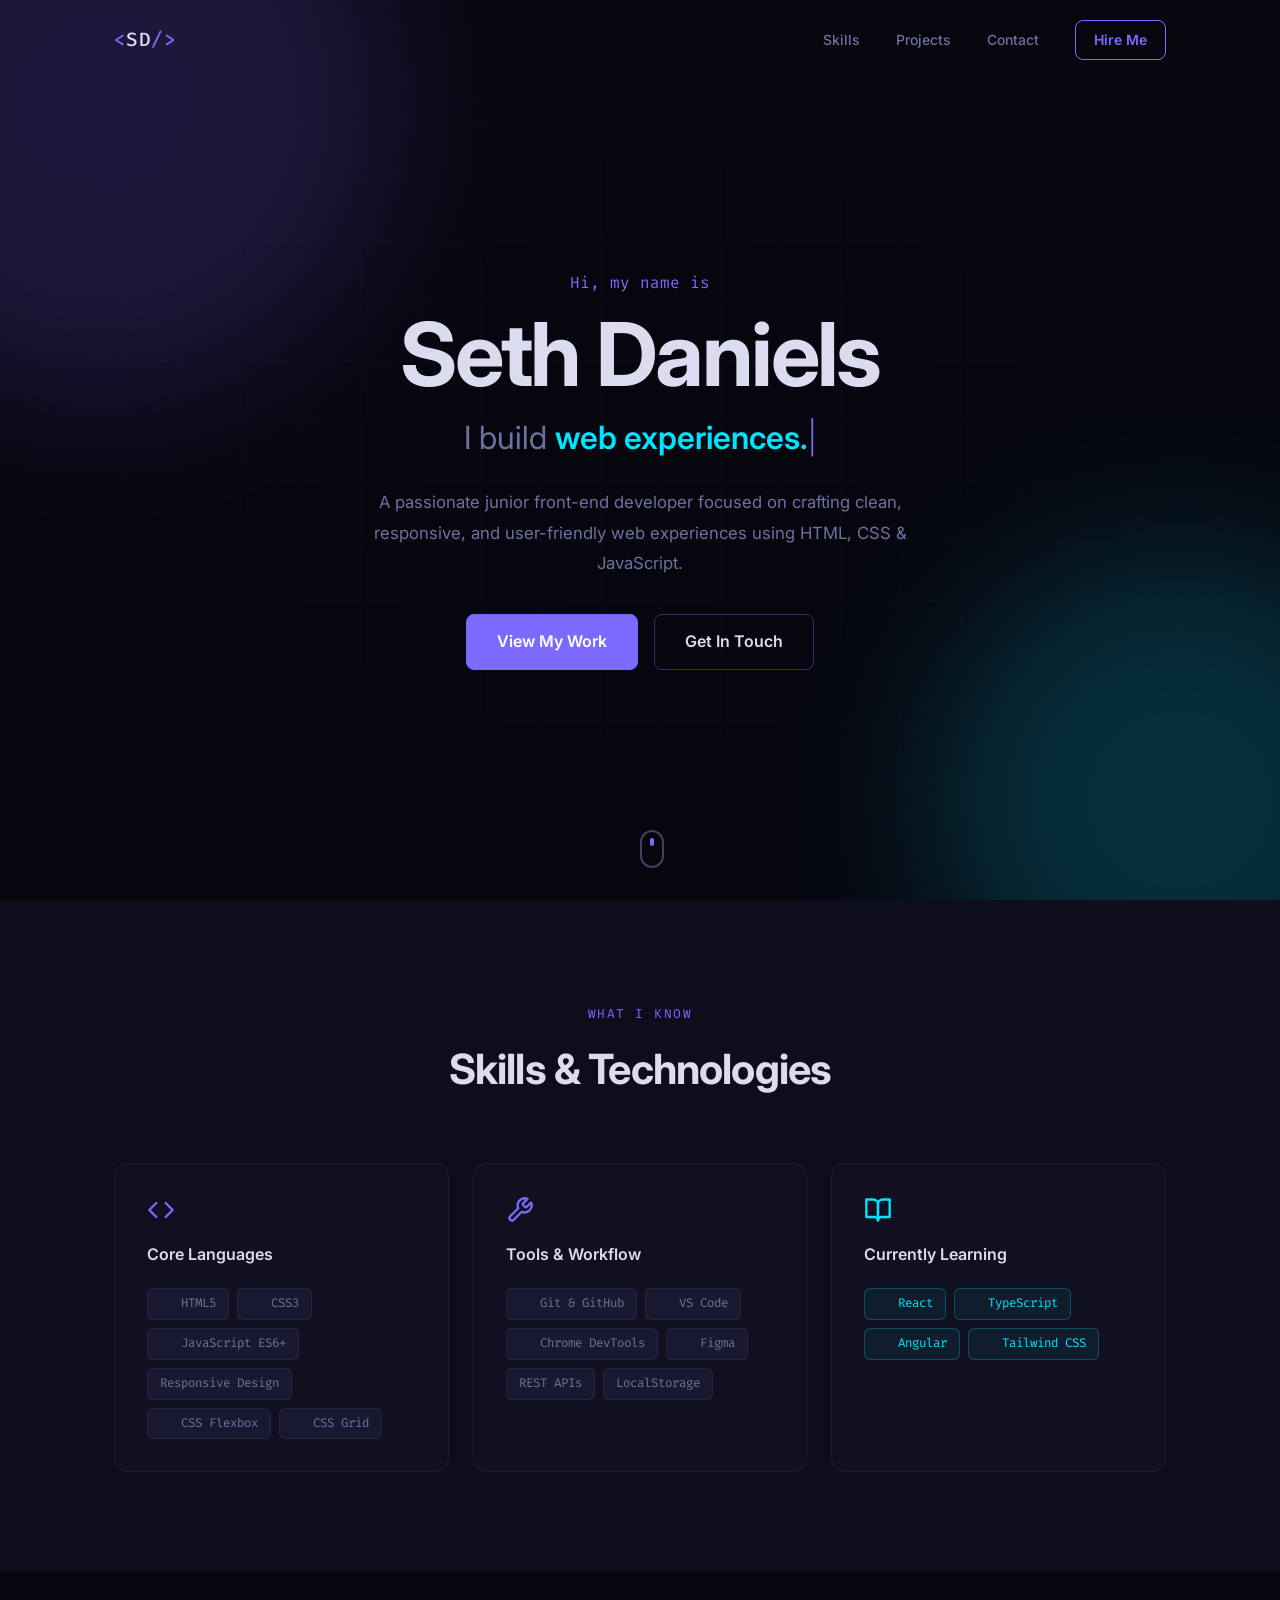
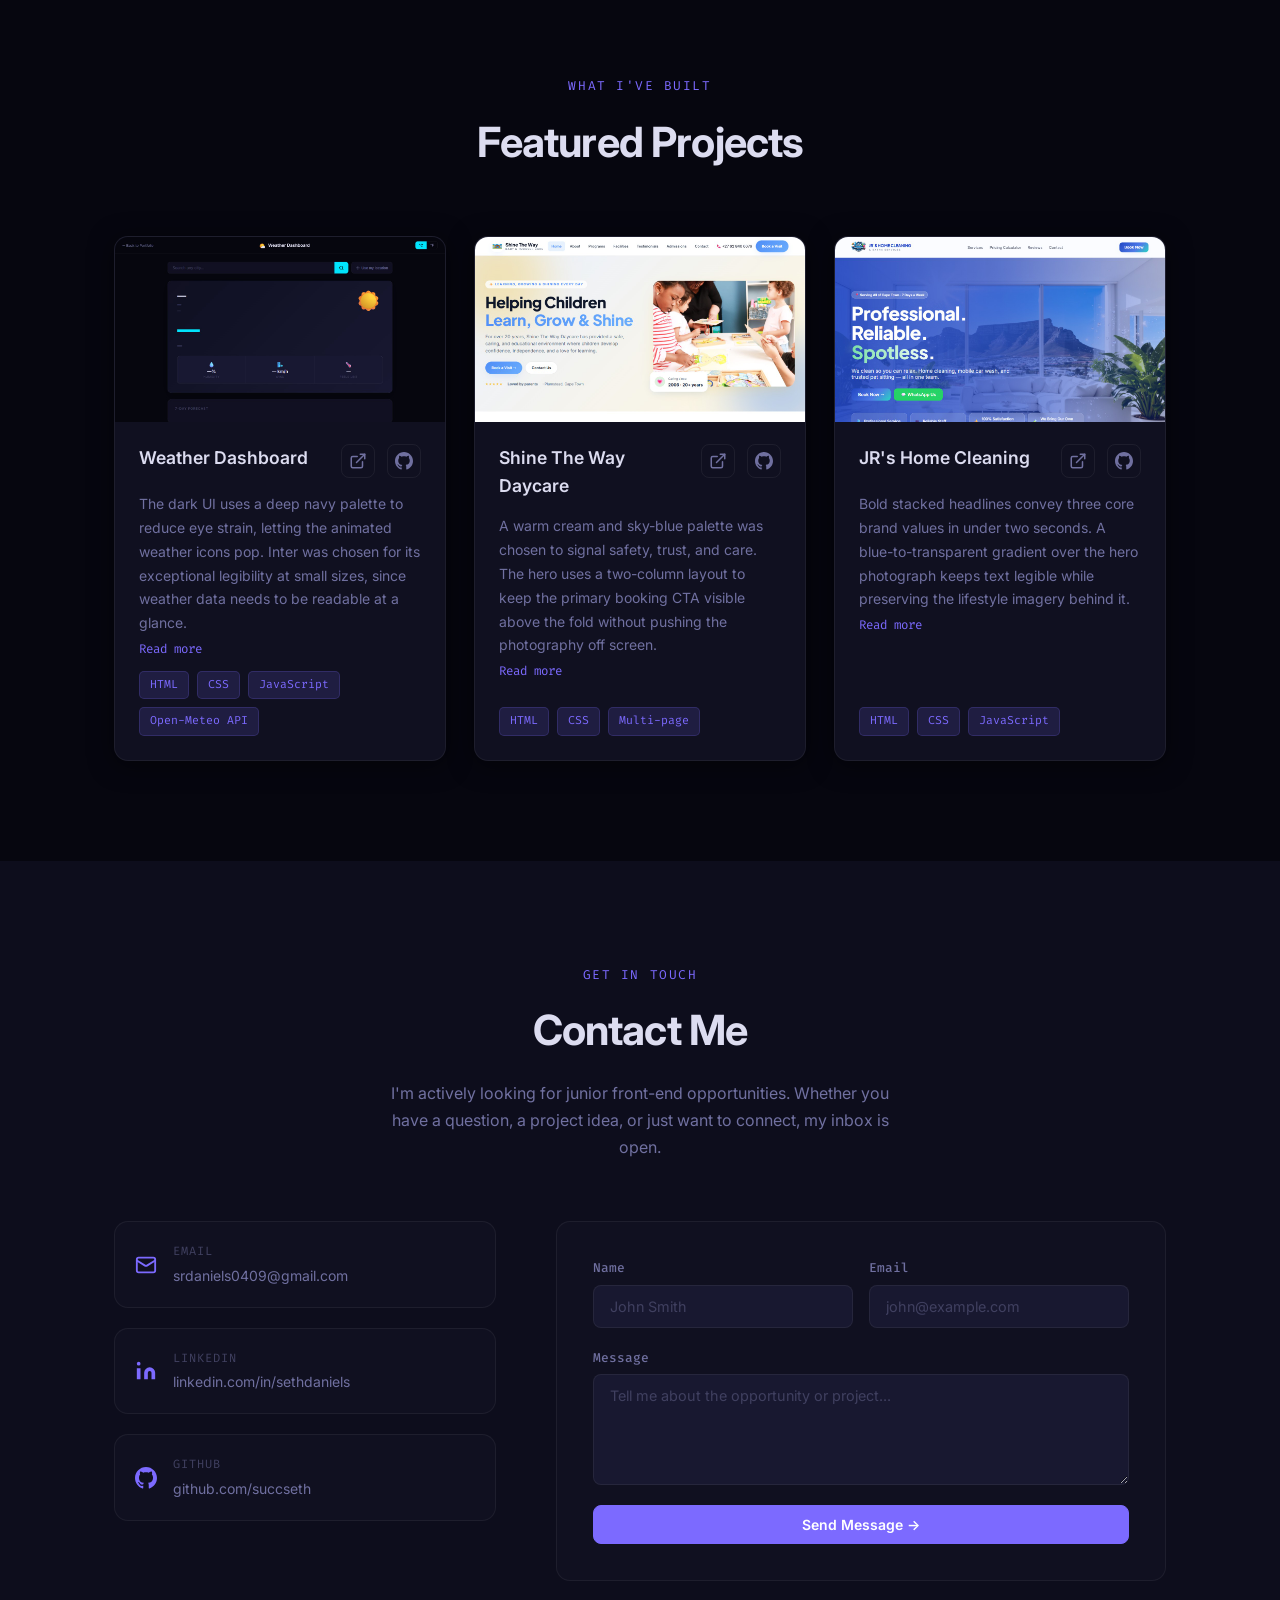
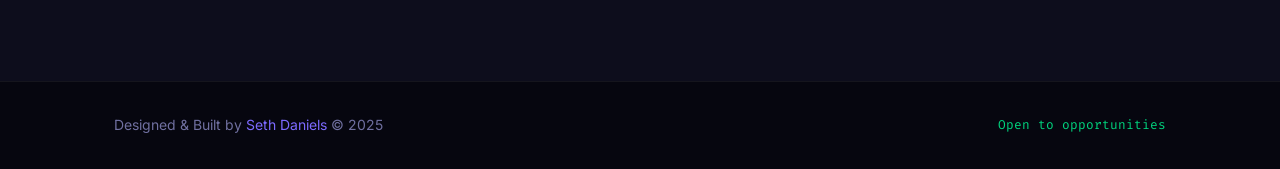
==== commit 05f75db6: "Replace project cards with previews, update descriptions and contact icons - Remove quiz-app and tas" ====
--- a/index.html
+++ b/index.html
@@ -123,8 +123,11 @@
       <div class="projects-grid">
 
         <article class="project-card reveal">
+          <div class="project-preview-wrap">
+            <img src="images/preview-weather.jpg" class="project-preview" alt="Weather Dashboard preview" loading="lazy">
+          </div>
           <div class="project-card-top">
-            <div class="project-icon-wrap">🌤️</div>
+            <h3 class="project-title">Weather Dashboard</h3>
             <div class="project-links">
               <a href="projects/weather-dashboard/index.html" target="_blank" rel="noopener" class="project-link" title="Live Demo">
                 <svg width="18" height="18" viewBox="0 0 24 24" fill="none" stroke="currentColor" stroke-width="2" stroke-linecap="round" stroke-linejoin="round"><path d="M18 13v6a2 2 0 0 1-2 2H5a2 2 0 0 1-2-2V8a2 2 0 0 1 2-2h6"/><polyline points="15,3 21,3 21,9"/><line x1="10" y1="14" x2="21" y2="3"/></svg>
@@ -134,12 +137,13 @@
               </a>
             </div>
           </div>
-          <h3 class="project-title">Weather Dashboard</h3>
-          <p class="project-desc">
-            Real-time weather app showing live conditions, a 7-day forecast, humidity, and
-            wind speed for any city worldwide. Supports geolocation and °C/°F toggle.
-            Zero API key required.
-          </p>
+          <div class="project-desc-wrap">
+            <p class="project-desc">The dark UI uses a deep navy palette to reduce eye strain, letting the animated weather icons pop. Inter was chosen for its exceptional legibility at small sizes, since weather data needs to be readable at a glance.</p>
+            <div class="project-desc-more" hidden>
+              <p>The card layout groups related stats (humidity, wind, feels-like) into a single visual unit, reducing the cognitive load when scanning multiple values at once. The cyan accent color signals interactivity and references the water and sky theme of the app. Skeleton loaders hold the card layout in place during API calls, preventing layout shift and making the app feel fast even before data arrives. The unit toggle was placed in the header rather than near each reading to keep the data area clean and uncluttered.</p>
+            </div>
+            <button class="read-more-btn" aria-expanded="false">Read more</button>
+          </div>
           <div class="project-tags">
             <span class="p-tag">HTML</span>
             <span class="p-tag">CSS</span>
@@ -149,104 +153,60 @@
         </article>
 
         <article class="project-card reveal">
+          <div class="project-preview-wrap">
+            <img src="images/preview-shinetheway.jpg" class="project-preview" alt="Shine The Way Daycare preview" loading="lazy">
+          </div>
           <div class="project-card-top">
-            <div class="project-icon-wrap">✅</div>
+            <h3 class="project-title">Shine The Way Daycare</h3>
             <div class="project-links">
-              <a href="projects/task-manager/index.html" target="_blank" rel="noopener" class="project-link" title="Live Demo">
+              <a href="projects/shinetheway/index.html" target="_blank" rel="noopener" class="project-link" title="Live Demo">
                 <svg width="18" height="18" viewBox="0 0 24 24" fill="none" stroke="currentColor" stroke-width="2" stroke-linecap="round" stroke-linejoin="round"><path d="M18 13v6a2 2 0 0 1-2 2H5a2 2 0 0 1-2-2V8a2 2 0 0 1 2-2h6"/><polyline points="15,3 21,3 21,9"/><line x1="10" y1="14" x2="21" y2="3"/></svg>
               </a>
-              <a href="https://github.com/succseth/portfolio" target="_blank" rel="noopener" class="project-link" title="GitHub">
+              <a href="https://github.com/succseth/shinethewaycpt" target="_blank" rel="noopener" class="project-link" title="GitHub">
                 <svg width="18" height="18" viewBox="0 0 24 24" fill="currentColor"><path d="M12 0c-6.626 0-12 5.373-12 12 0 5.302 3.438 9.8 8.207 11.387.599.111.793-.261.793-.577v-2.234c-3.338.726-4.033-1.416-4.033-1.416-.546-1.387-1.333-1.756-1.333-1.756-1.089-.745.083-.729.083-.729 1.205.084 1.839 1.237 1.839 1.237 1.07 1.834 2.807 1.304 3.492.997.107-.775.418-1.305.762-1.604-2.665-.305-5.467-1.334-5.467-5.931 0-1.311.469-2.381 1.236-3.221-.124-.303-.535-1.524.117-3.176 0 0 1.008-.322 3.301 1.23.957-.266 1.983-.399 3.003-.404 1.02.005 2.047.138 3.006.404 2.291-1.552 3.297-1.23 3.297-1.23.653 1.653.242 2.874.118 3.176.77.84 1.235 1.911 1.235 3.221 0 4.609-2.807 5.624-5.479 5.921.43.372.823 1.102.823 2.222v3.293c0 .319.192.694.801.576 4.765-1.589 8.199-6.086 8.199-11.386 0-6.627-5.373-12-12-12z"/></svg>
               </a>
             </div>
           </div>
-          <h3 class="project-title">Task Manager App</h3>
-          <p class="project-desc">
-            Full-featured productivity app with task creation, priority levels (High/Medium/Low),
-            category tagging, and smart filtering. All data persists via localStorage
-            — nothing lost on refresh.
-          </p>
+          <div class="project-desc-wrap">
+            <p class="project-desc">A warm cream and sky-blue palette was chosen to signal safety, trust, and care. The hero uses a two-column layout to keep the primary booking CTA visible above the fold without pushing the photography off screen.</p>
+            <div class="project-desc-more" hidden>
+              <p>The rounded font style reinforces the approachable, child-friendly tone without feeling unprofessional. The primary "Book a Visit" button uses a solid blue fill to clearly stand apart from the outlined "Contact Us" secondary action. Reducing the contrast on secondary CTAs lowers the commitment pressure for undecided visitors. Real photography of children learning was used over illustrations because authentic imagery builds faster emotional trust with parents. A minimal top navigation keeps the layout clean and guides attention toward the single most important conversion action.</p>
+            </div>
+            <button class="read-more-btn" aria-expanded="false">Read more</button>
+          </div>
+          <div class="project-tags">
+            <span class="p-tag">HTML</span>
+            <span class="p-tag">CSS</span>
+            <span class="p-tag">Multi-page</span>
+          </div>
+        </article>
+
+        <article class="project-card reveal">
+          <div class="project-preview-wrap">
+            <img src="images/preview-jrshomecleaning.jpg" class="project-preview" alt="JR's Home Cleaning preview" loading="lazy">
+          </div>
+          <div class="project-card-top">
+            <h3 class="project-title">JR's Home Cleaning</h3>
+            <div class="project-links">
+              <a href="projects/jrshomecleaning/index.html" target="_blank" rel="noopener" class="project-link" title="Live Demo">
+                <svg width="18" height="18" viewBox="0 0 24 24" fill="none" stroke="currentColor" stroke-width="2" stroke-linecap="round" stroke-linejoin="round"><path d="M18 13v6a2 2 0 0 1-2 2H5a2 2 0 0 1-2-2V8a2 2 0 0 1 2-2h6"/><polyline points="15,3 21,3 21,9"/><line x1="10" y1="14" x2="21" y2="3"/></svg>
+              </a>
+              <a href="https://github.com/succseth/jrscleaningservices" target="_blank" rel="noopener" class="project-link" title="GitHub">
+                <svg width="18" height="18" viewBox="0 0 24 24" fill="currentColor"><path d="M12 0c-6.626 0-12 5.373-12 12 0 5.302 3.438 9.8 8.207 11.387.599.111.793-.261.793-.577v-2.234c-3.338.726-4.033-1.416-4.033-1.416-.546-1.387-1.333-1.756-1.333-1.756-1.089-.745.083-.729.083-.729 1.205.084 1.839 1.237 1.839 1.237 1.07 1.834 2.807 1.304 3.492.997.107-.775.418-1.305.762-1.604-2.665-.305-5.467-1.334-5.467-5.931 0-1.311.469-2.381 1.236-3.221-.124-.303-.535-1.524.117-3.176 0 0 1.008-.322 3.301 1.23.957-.266 1.983-.399 3.003-.404 1.02.005 2.047.138 3.006.404 2.291-1.552 3.297-1.23 3.297-1.23.653 1.653.242 2.874.118 3.176.77.84 1.235 1.911 1.235 3.221 0 4.609-2.807 5.624-5.479 5.921.43.372.823 1.102.823 2.222v3.293c0 .319.192.694.801.576 4.765-1.589 8.199-6.086 8.199-11.386 0-6.627-5.373-12-12-12z"/></svg>
+              </a>
+            </div>
+          </div>
+          <div class="project-desc-wrap">
+            <p class="project-desc">Bold stacked headlines convey three core brand values in under two seconds. A blue-to-transparent gradient over the hero photograph keeps text legible while preserving the lifestyle imagery behind it.</p>
+            <div class="project-desc-more" hidden>
+              <p>The green WhatsApp button was intentionally styled to match WhatsApp's own brand color because South African home service businesses rely on WhatsApp as the primary booking channel, so it needed to feel instantly familiar to local users. Inter in a heavy weight was chosen for the hero headline to project confidence and reliability, two qualities a customer needs to feel before inviting a service team into their home. The Cape Town Table Mountain visible in the background anchors the brand geographically, building immediate credibility with local visitors. A sticky "Book Now" button in the navigation ensures the conversion path is always one click away regardless of scroll position.</p>
+            </div>
+            <button class="read-more-btn" aria-expanded="false">Read more</button>
+          </div>
           <div class="project-tags">
             <span class="p-tag">HTML</span>
             <span class="p-tag">CSS</span>
             <span class="p-tag">JavaScript</span>
-            <span class="p-tag">LocalStorage</span>
-          </div>
-        </article>
-
-        <article class="project-card reveal">
-          <div class="project-card-top">
-            <div class="project-icon-wrap">✨</div>
-            <div class="project-links">
-              <a href="projects/shinetheway/index.html" target="_blank" rel="noopener" class="project-link" title="Live Demo">
-                <svg width="18" height="18" viewBox="0 0 24 24" fill="none" stroke="currentColor" stroke-width="2" stroke-linecap="round" stroke-linejoin="round"><path d="M18 13v6a2 2 0 0 1-2 2H5a2 2 0 0 1-2-2V8a2 2 0 0 1 2-2h6"/><polyline points="15,3 21,3 21,9"/><line x1="10" y1="14" x2="21" y2="3"/></svg>
-              </a>
-              <a href="https://github.com/succseth/shinethewaycpt" target="_blank" rel="noopener" class="project-link" title="GitHub">
-                <svg width="18" height="18" viewBox="0 0 24 24" fill="currentColor"><path d="M12 0c-6.626 0-12 5.373-12 12 0 5.302 3.438 9.8 8.207 11.387.599.111.793-.261.793-.577v-2.234c-3.338.726-4.033-1.416-4.033-1.416-.546-1.387-1.333-1.756-1.333-1.756-1.089-.745.083-.729.083-.729 1.205.084 1.839 1.237 1.839 1.237 1.07 1.834 2.807 1.304 3.492.997.107-.775.418-1.305.762-1.604-2.665-.305-5.467-1.334-5.467-5.931 0-1.311.469-2.381 1.236-3.221-.124-.303-.535-1.524.117-3.176 0 0 1.008-.322 3.301 1.23.957-.266 1.983-.399 3.003-.404 1.02.005 2.047.138 3.006.404 2.291-1.552 3.297-1.23 3.297-1.23.653 1.653.242 2.874.118 3.176.77.84 1.235 1.911 1.235 3.221 0 4.609-2.807 5.624-5.479 5.921.43.372.823 1.102.823 2.222v3.293c0 0 .192.694.801.576 4.765-1.589 8.199-6.086 8.199-11.386 0-6.627-5.373-12-12-12z"/></svg>
-              </a>
-            </div>
-          </div>
-          <h3 class="project-title">Shine The Way Daycare</h3>
-          <p class="project-desc">
-            A multi-page website for a Cape Town Christian school featuring admissions,
-            programs, facilities, and a contact page. Built with clean HTML and CSS
-            with a warm, welcoming design.
-          </p>
-          <div class="project-tags">
-            <span class="p-tag">HTML</span>
-            <span class="p-tag">CSS</span>
-            <span class="p-tag">Multi-page</span>
-          </div>
-        </article>
-
-        <article class="project-card reveal">
-          <div class="project-card-top">
-            <div class="project-icon-wrap">🧹</div>
-            <div class="project-links">
-              <a href="projects/jrshomecleaning/index.html" target="_blank" rel="noopener" class="project-link" title="Live Demo">
-                <svg width="18" height="18" viewBox="0 0 24 24" fill="none" stroke="currentColor" stroke-width="2" stroke-linecap="round" stroke-linejoin="round"><path d="M18 13v6a2 2 0 0 1-2 2H5a2 2 0 0 1-2-2V8a2 2 0 0 1 2-2h6"/><polyline points="15,3 21,3 21,9"/><line x1="10" y1="14" x2="21" y2="3"/></svg>
-              </a>
-              <a href="https://github.com/succseth/jrscleaningservices" target="_blank" rel="noopener" class="project-link" title="GitHub">
-                <svg width="18" height="18" viewBox="0 0 24 24" fill="currentColor"><path d="M12 0c-6.626 0-12 5.373-12 12 0 5.302 3.438 9.8 8.207 11.387.599.111.793-.261.793-.577v-2.234c-3.338.726-4.033-1.416-4.033-1.416-.546-1.387-1.333-1.756-1.333-1.756-1.089-.745.083-.729.083-.729 1.205.084 1.839 1.237 1.839 1.237 1.07 1.834 2.807 1.304 3.492.997.107-.775.418-1.305.762-1.604-2.665-.305-5.467-1.334-5.467-5.931 0-1.311.469-2.381 1.236-3.221-.124-.303-.535-1.524.117-3.176 0 0 1.008-.322 3.301 1.23.957-.266 1.983-.399 3.003-.404 1.02.005 2.047.138 3.006.404 2.291-1.552 3.297-1.23 3.297-1.23.653 1.653.242 2.874.118 3.176.77.84 1.235 1.911 1.235 3.221 0 4.609-2.807 5.624-5.479 5.921.43.372.823 1.102.823 2.222v3.293c0 0 .192.694.801.576 4.765-1.589 8.199-6.086 8.199-11.386 0-6.627-5.373-12-12-12z"/></svg>
-              </a>
-            </div>
-          </div>
-          <h3 class="project-title">JR's Home Cleaning</h3>
-          <p class="project-desc">
-            A professional business website for a home cleaning company. Features a
-            services overview, team section, and contact information with a clean,
-            trustworthy design.
-          </p>
-          <div class="project-tags">
-            <span class="p-tag">HTML</span>
-            <span class="p-tag">CSS</span>
-            <span class="p-tag">JavaScript</span>
-          </div>
-        </article>
-
-        <article class="project-card reveal">
-          <div class="project-card-top">
-            <div class="project-icon-wrap">🧠</div>
-            <div class="project-links">
-              <a href="projects/quiz-app/index.html" target="_blank" rel="noopener" class="project-link" title="Live Demo">
-                <svg width="18" height="18" viewBox="0 0 24 24" fill="none" stroke="currentColor" stroke-width="2" stroke-linecap="round" stroke-linejoin="round"><path d="M18 13v6a2 2 0 0 1-2 2H5a2 2 0 0 1-2-2V8a2 2 0 0 1 2-2h6"/><polyline points="15,3 21,3 21,9"/><line x1="10" y1="14" x2="21" y2="3"/></svg>
-              </a>
-              <a href="https://github.com/succseth" target="_blank" rel="noopener" class="project-link" title="GitHub">
-                <svg width="18" height="18" viewBox="0 0 24 24" fill="currentColor"><path d="M12 0c-6.626 0-12 5.373-12 12 0 5.302 3.438 9.8 8.207 11.387.599.111.793-.261.793-.577v-2.234c-3.338.726-4.033-1.416-4.033-1.416-.546-1.387-1.333-1.756-1.333-1.756-1.089-.745.083-.729.083-.729 1.205.084 1.839 1.237 1.839 1.237 1.07 1.834 2.807 1.304 3.492.997.107-.775.418-1.305.762-1.604-2.665-.305-5.467-1.334-5.467-5.931 0-1.311.469-2.381 1.236-3.221-.124-.303-.535-1.524.117-3.176 0 0 1.008-.322 3.301 1.23.957-.266 1.983-.399 3.003-.404 1.02.005 2.047.138 3.006.404 2.291-1.552 3.297-1.23 3.297-1.23.653 1.653.242 2.874.118 3.176.77.84 1.235 1.911 1.235 3.221 0 4.609-2.807 5.624-5.479 5.921.43.372.823 1.102.823 2.222v3.293c0 .319.192.694.801.576 4.765-1.589 8.199-6.086 8.199-11.386 0-6.627-5.373-12-12-12z"/></svg>
-              </a>
-            </div>
-          </div>
-          <h3 class="project-title">Quiz App</h3>
-          <p class="project-desc">
-            Interactive trivia game with selectable category, difficulty, and question count.
-            Features a live countdown timer, animated answer reveals, score tracking,
-            and a detailed results screen. Powered by the Open Trivia Database.
-          </p>
-          <div class="project-tags">
-            <span class="p-tag">HTML</span>
-            <span class="p-tag">CSS</span>
-            <span class="p-tag">JavaScript</span>
-            <span class="p-tag">Open Trivia API</span>
           </div>
         </article>
 
@@ -261,27 +221,33 @@
         <h2 class="section-title">Contact Me</h2>
         <p class="section-subtitle">
           I'm actively looking for junior front-end opportunities. Whether you have a question,
-          a project idea, or just want to connect — my inbox is open.
+          a project idea, or just want to connect, my inbox is open.
         </p>
       </div>
       <div class="contact-layout">
         <div class="contact-info reveal">
           <a href="mailto:srdaniels0409@gmail.com" class="contact-item">
-            <span class="contact-item-icon">✉️</span>
+            <span class="contact-item-icon">
+              <svg width="22" height="22" viewBox="0 0 24 24" fill="none" stroke="currentColor" stroke-width="2" stroke-linecap="round" stroke-linejoin="round"><rect x="2" y="4" width="20" height="16" rx="2"/><path d="m22 7-8.97 5.7a1.94 1.94 0 0 1-2.06 0L2 7"/></svg>
+            </span>
             <div>
               <p class="contact-item-label">Email</p>
               <p class="contact-item-value">srdaniels0409@gmail.com</p>
             </div>
           </a>
           <a href="https://linkedin.com/in/succseth" target="_blank" rel="noopener" class="contact-item">
-            <span class="contact-item-icon">💼</span>
+            <span class="contact-item-icon">
+              <svg width="22" height="22" viewBox="0 0 24 24" fill="currentColor"><path d="M16 8a6 6 0 0 1 6 6v7h-4v-7a2 2 0 0 0-2-2 2 2 0 0 0-2 2v7h-4v-7a6 6 0 0 1 6-6z"/><rect x="2" y="9" width="4" height="12"/><circle cx="4" cy="4" r="2"/></svg>
+            </span>
             <div>
               <p class="contact-item-label">LinkedIn</p>
               <p class="contact-item-value">linkedin.com/in/sethdaniels</p>
             </div>
           </a>
           <a href="https://github.com/succseth" target="_blank" rel="noopener" class="contact-item">
-            <span class="contact-item-icon">🐙</span>
+            <span class="contact-item-icon">
+              <svg width="22" height="22" viewBox="0 0 24 24" fill="currentColor"><path d="M12 0c-6.626 0-12 5.373-12 12 0 5.302 3.438 9.8 8.207 11.387.599.111.793-.261.793-.577v-2.234c-3.338.726-4.033-1.416-4.033-1.416-.546-1.387-1.333-1.756-1.333-1.756-1.089-.745.083-.729.083-.729 1.205.084 1.839 1.237 1.839 1.237 1.07 1.834 2.807 1.304 3.492.997.107-.775.418-1.305.762-1.604-2.665-.305-5.467-1.334-5.467-5.931 0-1.311.469-2.381 1.236-3.221-.124-.303-.535-1.524.117-3.176 0 0 1.008-.322 3.301 1.23.957-.266 1.983-.399 3.003-.404 1.02.005 2.047.138 3.006.404 2.291-1.552 3.297-1.23 3.297-1.23.653 1.653.242 2.874.118 3.176.77.84 1.235 1.911 1.235 3.221 0 4.609-2.807 5.624-5.479 5.921.43.372.823 1.102.823 2.222v3.293c0 .319.192.694.801.576 4.765-1.589 8.199-6.086 8.199-11.386 0-6.627-5.373-12-12-12z"/></svg>
+            </span>
             <div>
               <p class="contact-item-label">GitHub</p>
               <p class="contact-item-value">github.com/succseth</p>
--- a/css/style.css
+++ b/css/style.css
@@ -492,10 +492,10 @@
   background: var(--bg-card);
   border: 1px solid var(--border);
   border-radius: var(--radius);
-  padding: 30px;
+  overflow: hidden;
   display: flex;
   flex-direction: column;
-  gap: 14px;
+  gap: 0;
   transition: border-color 0.3s, box-shadow 0.3s, transform 0.3s var(--ease);
   box-shadow: var(--shadow-card);
 }
@@ -506,15 +506,33 @@
   transform: translateY(-6px);
 }
 
+.project-preview-wrap {
+  width: 100%;
+  aspect-ratio: 16 / 9;
+  overflow: hidden;
+  background: var(--bg-surface);
+  flex-shrink: 0;
+}
+
+.project-preview {
+  width: 100%;
+  height: 100%;
+  object-fit: cover;
+  object-position: top;
+  display: block;
+  transition: transform 0.5s var(--ease);
+}
+
+.project-card:hover .project-preview {
+  transform: scale(1.04);
+}
+
 .project-card-top {
   display: flex;
   align-items: flex-start;
   justify-content: space-between;
-}
-
-.project-icon-wrap {
-  font-size: 2.2rem;
-  line-height: 1;
+  padding: 22px 24px 0;
+  gap: 12px;
 }
 
 .project-links {
@@ -540,23 +558,52 @@
 }
 
 .project-title {
-  font-size: 1.2rem;
+  font-size: 1.1rem;
   font-weight: 600;
   color: var(--text);
 }
 
+.project-desc-wrap {
+  padding: 14px 24px 0;
+  display: flex;
+  flex-direction: column;
+  gap: 0;
+  flex: 1;
+}
+
 .project-desc {
-  font-size: 0.9rem;
+  font-size: 0.875rem;
   color: var(--text-muted);
   line-height: 1.7;
-  flex: 1;
-}
+}
+
+.project-desc-more {
+  font-size: 0.875rem;
+  color: var(--text-muted);
+  line-height: 1.7;
+  margin-top: 10px;
+}
+
+.read-more-btn {
+  background: none;
+  border: none;
+  color: var(--accent);
+  font-size: 0.78rem;
+  font-family: 'Fira Code', monospace;
+  cursor: pointer;
+  padding: 6px 0 0;
+  text-align: left;
+  transition: opacity 0.2s;
+}
+
+.read-more-btn:hover { opacity: 0.75; }
 
 .project-tags {
   display: flex;
   flex-wrap: wrap;
   gap: 8px;
-  margin-top: 4px;
+  padding: 14px 24px 24px;
+  margin-top: auto;
 }
 
 .p-tag {
@@ -603,7 +650,13 @@
   background: var(--bg-surface);
 }
 
-.contact-item-icon { font-size: 1.5rem; flex-shrink: 0; }
+.contact-item-icon {
+  display: flex;
+  align-items: center;
+  justify-content: center;
+  flex-shrink: 0;
+  color: var(--accent);
+}
 
 .contact-item-label {
   font-size: 0.75rem;
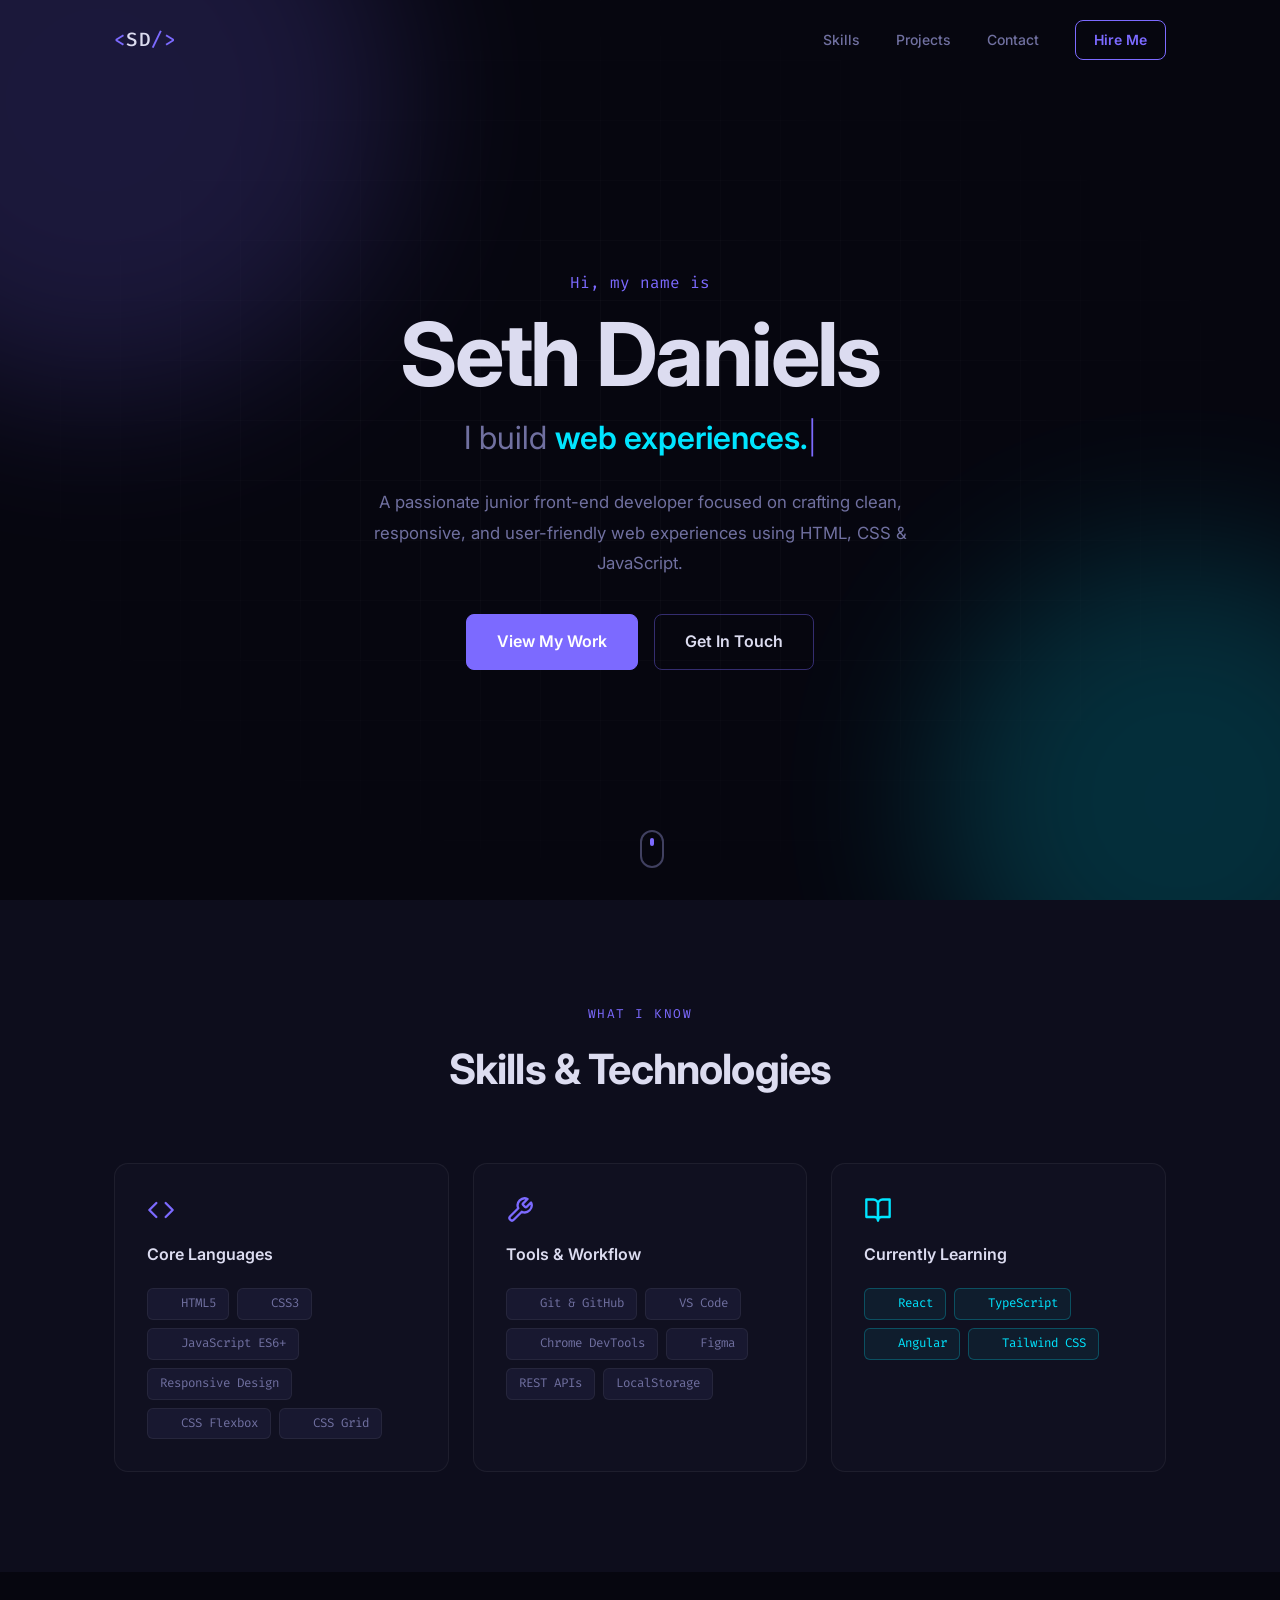
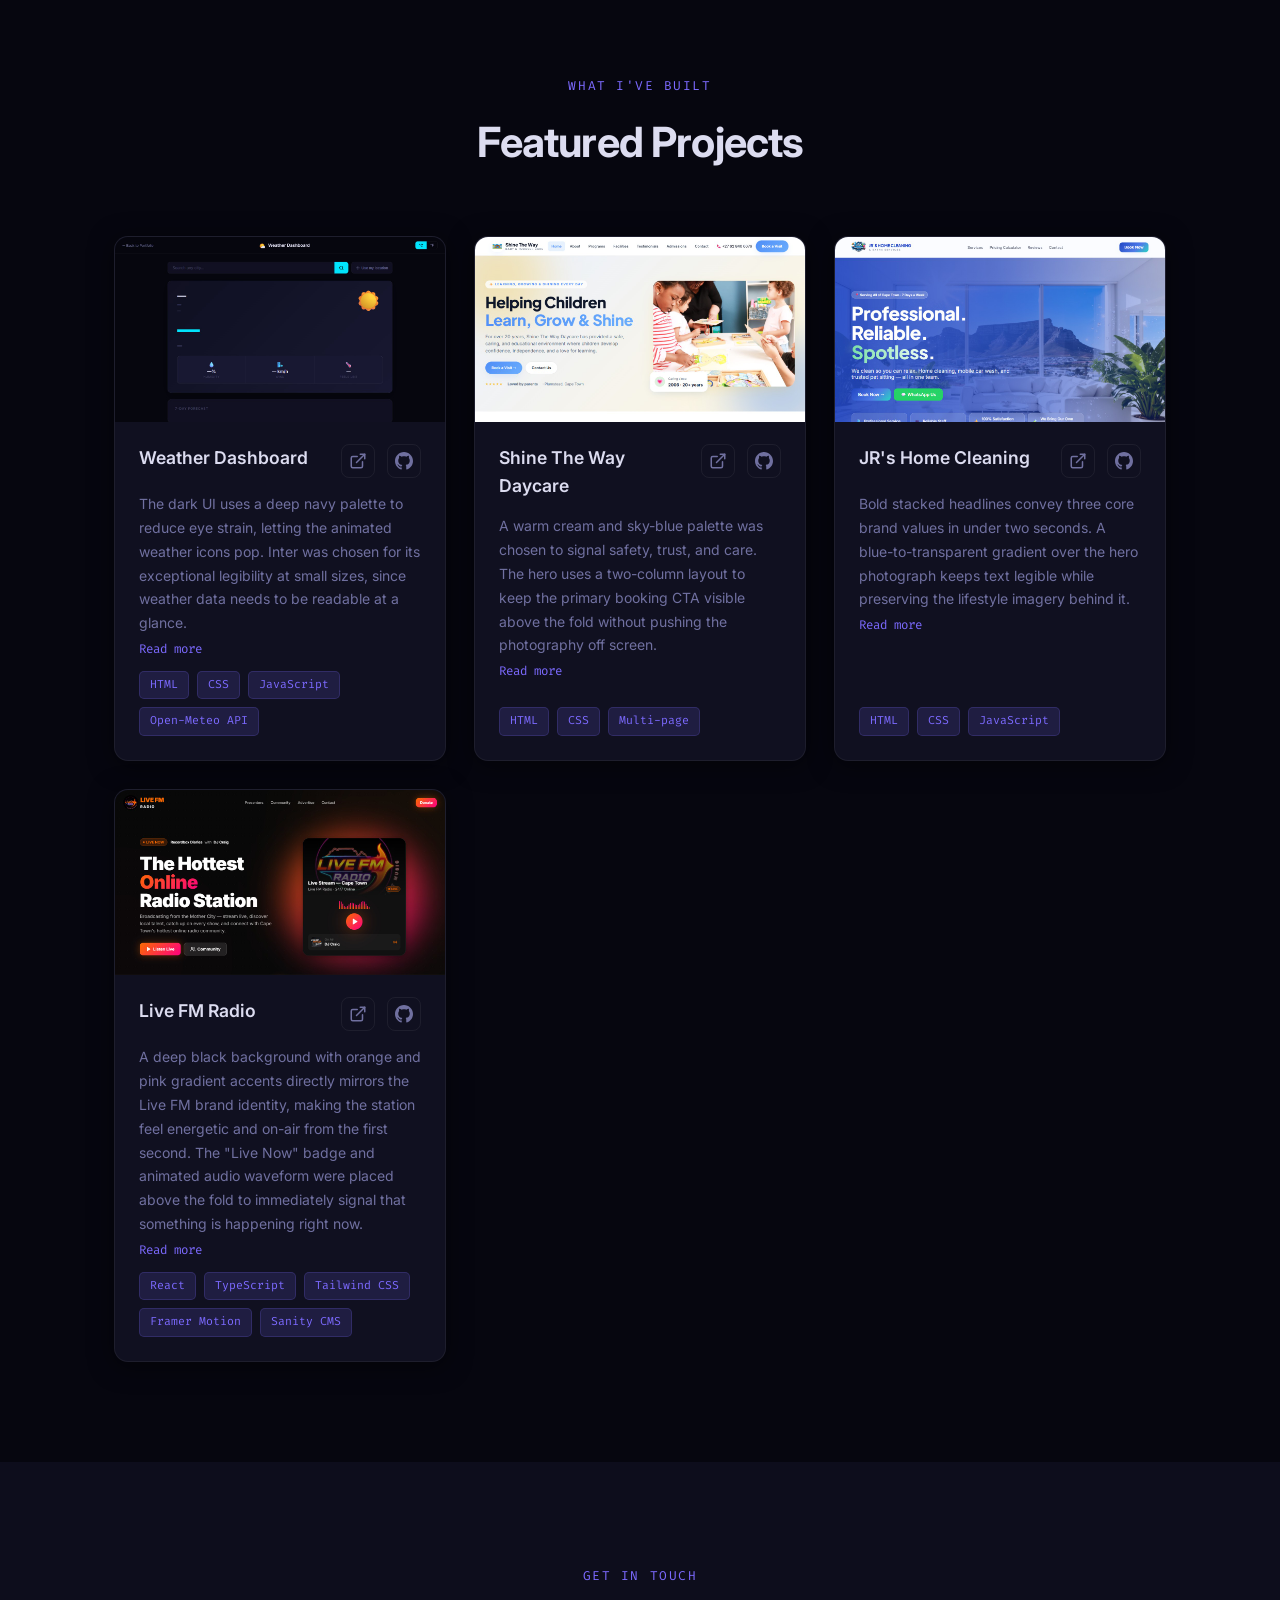
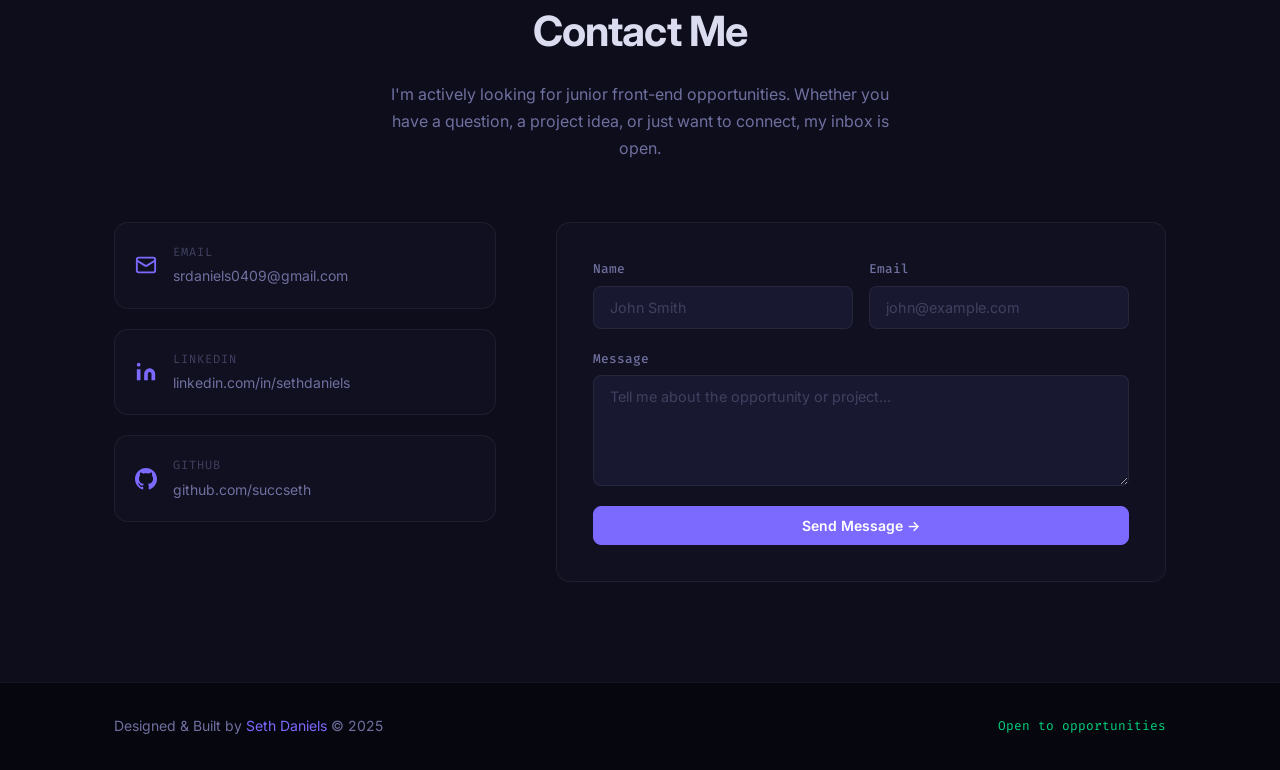
==== commit ca7aef37: "Add Live FM Radio to featured projects - Add homepage screenshot preview of the Live FM Radio app - " ====
--- a/index.html
+++ b/index.html
@@ -210,6 +210,37 @@
           </div>
         </article>
 
+        <article class="project-card reveal">
+          <div class="project-preview-wrap">
+            <img src="images/preview-livefm.jpg" class="project-preview" alt="Live FM Radio preview" loading="lazy">
+          </div>
+          <div class="project-card-top">
+            <h3 class="project-title">Live FM Radio</h3>
+            <div class="project-links">
+              <a href="#" target="_blank" rel="noopener" class="project-link" title="Live Demo">
+                <svg width="18" height="18" viewBox="0 0 24 24" fill="none" stroke="currentColor" stroke-width="2" stroke-linecap="round" stroke-linejoin="round"><path d="M18 13v6a2 2 0 0 1-2 2H5a2 2 0 0 1-2-2V8a2 2 0 0 1 2-2h6"/><polyline points="15,3 21,3 21,9"/><line x1="10" y1="14" x2="21" y2="3"/></svg>
+              </a>
+              <a href="#" target="_blank" rel="noopener" class="project-link" title="GitHub">
+                <svg width="18" height="18" viewBox="0 0 24 24" fill="currentColor"><path d="M12 0c-6.626 0-12 5.373-12 12 0 5.302 3.438 9.8 8.207 11.387.599.111.793-.261.793-.577v-2.234c-3.338.726-4.033-1.416-4.033-1.416-.546-1.387-1.333-1.756-1.333-1.756-1.089-.745.083-.729.083-.729 1.205.084 1.839 1.237 1.839 1.237 1.07 1.834 2.807 1.304 3.492.997.107-.775.418-1.305.762-1.604-2.665-.305-5.467-1.334-5.467-5.931 0-1.311.469-2.381 1.236-3.221-.124-.303-.535-1.524.117-3.176 0 0 1.008-.322 3.301 1.23.957-.266 1.983-.399 3.003-.404 1.02.005 2.047.138 3.006.404 2.291-1.552 3.297-1.23 3.297-1.23.653 1.653.242 2.874.118 3.176.77.84 1.235 1.911 1.235 3.221 0 4.609-2.807 5.624-5.479 5.921.43.372.823 1.102.823 2.222v3.293c0 .319.192.694.801.576 4.765-1.589 8.199-6.086 8.199-11.386 0-6.627-5.373-12-12-12z"/></svg>
+              </a>
+            </div>
+          </div>
+          <div class="project-desc-wrap">
+            <p class="project-desc">A deep black background with orange and pink gradient accents directly mirrors the Live FM brand identity, making the station feel energetic and on-air from the first second. The "Live Now" badge and animated audio waveform were placed above the fold to immediately signal that something is happening right now.</p>
+            <div class="project-desc-more" hidden>
+              <p>The two-column hero layout keeps the embedded player widget visible without scrolling, removing any friction between landing on the page and actually listening. Inter was chosen as the body font for its clean legibility, while the oversized bold headline uses weight contrast to create a clear visual hierarchy between the station tagline and supporting copy. Framer Motion powers the entrance animations, keeping transitions smooth enough to feel premium without distracting from the content. The orange "Donate" button in the navigation is intentionally high-contrast but smaller than the primary "Listen Live" CTA, so it captures attention without competing for the main conversion action.</p>
+            </div>
+            <button class="read-more-btn" aria-expanded="false">Read more</button>
+          </div>
+          <div class="project-tags">
+            <span class="p-tag">React</span>
+            <span class="p-tag">TypeScript</span>
+            <span class="p-tag">Tailwind CSS</span>
+            <span class="p-tag">Framer Motion</span>
+            <span class="p-tag">Sanity CMS</span>
+          </div>
+        </article>
+
       </div>
     </div>
   </section>
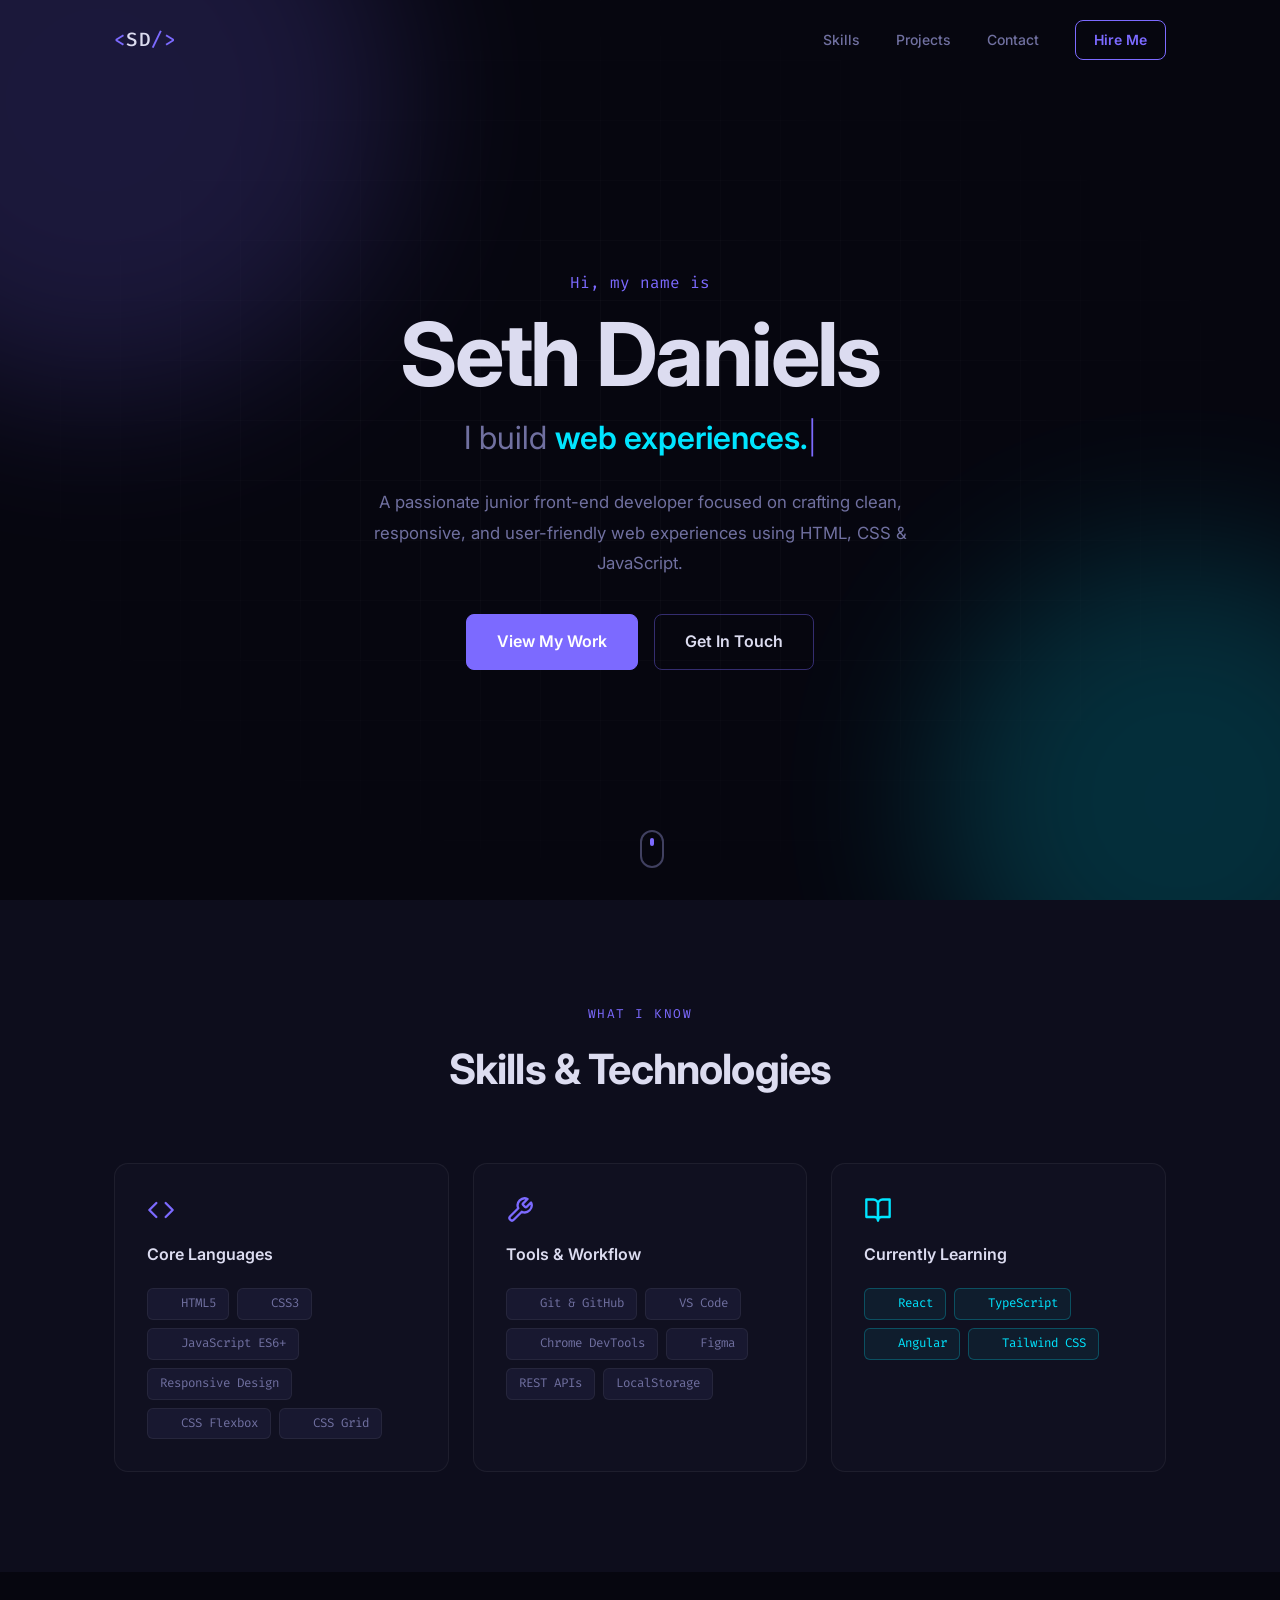
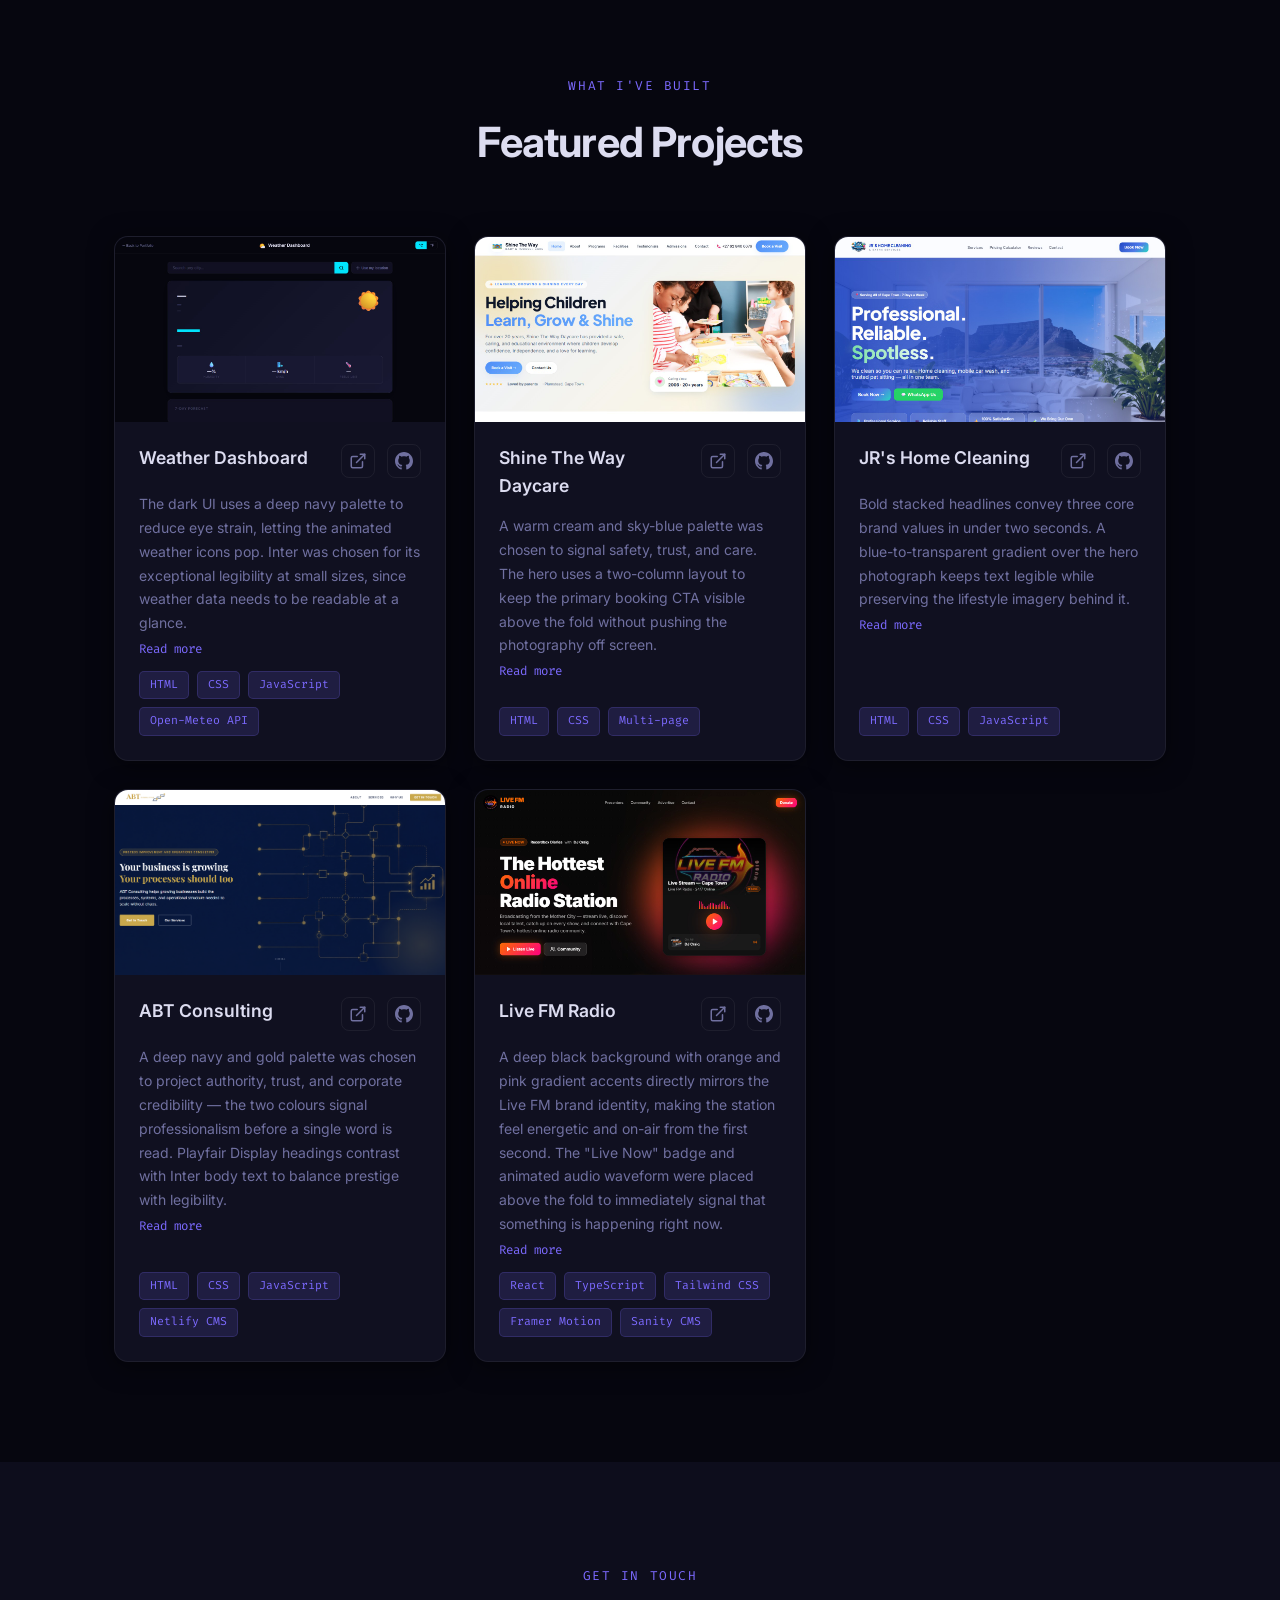
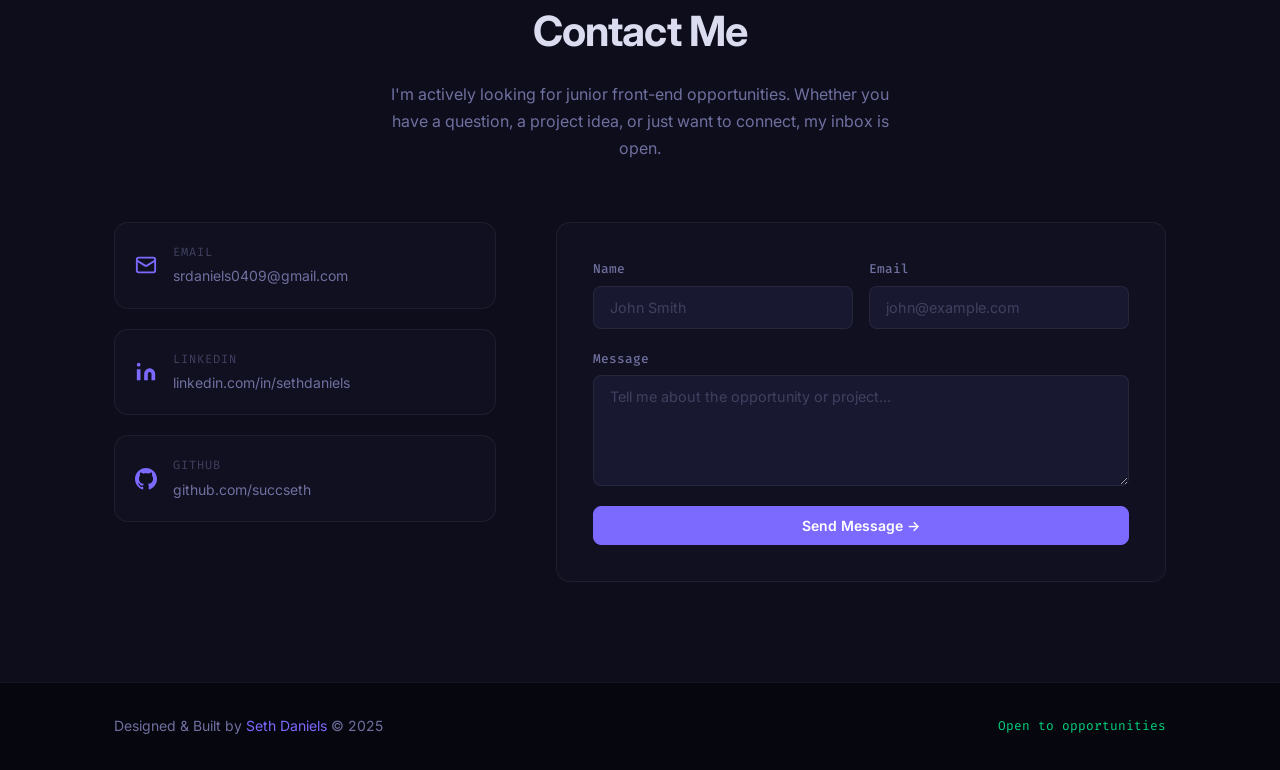
==== commit 78b23d7a: "Add ABT Consulting project to portfolio Co-Authored-By: Claude Sonnet 4.6 <noreply@anthropic.com>" ====
--- a/index.html
+++ b/index.html
@@ -212,6 +212,36 @@
 
         <article class="project-card reveal">
           <div class="project-preview-wrap">
+            <img src="images/preview-abtconsulting.png" class="project-preview" alt="ABT Consulting preview" loading="lazy">
+          </div>
+          <div class="project-card-top">
+            <h3 class="project-title">ABT Consulting</h3>
+            <div class="project-links">
+              <a href="https://abtconsultingcpt.netlify.app/" target="_blank" rel="noopener" class="project-link" title="Live Demo">
+                <svg width="18" height="18" viewBox="0 0 24 24" fill="none" stroke="currentColor" stroke-width="2" stroke-linecap="round" stroke-linejoin="round"><path d="M18 13v6a2 2 0 0 1-2 2H5a2 2 0 0 1-2-2V8a2 2 0 0 1 2-2h6"/><polyline points="15,3 21,3 21,9"/><line x1="10" y1="14" x2="21" y2="3"/></svg>
+              </a>
+              <a href="https://github.com/succseth/abtconsulting" target="_blank" rel="noopener" class="project-link" title="GitHub">
+                <svg width="18" height="18" viewBox="0 0 24 24" fill="currentColor"><path d="M12 0c-6.626 0-12 5.373-12 12 0 5.302 3.438 9.8 8.207 11.387.599.111.793-.261.793-.577v-2.234c-3.338.726-4.033-1.416-4.033-1.416-.546-1.387-1.333-1.756-1.333-1.756-1.089-.745.083-.729.083-.729 1.205.084 1.839 1.237 1.839 1.237 1.07 1.834 2.807 1.304 3.492.997.107-.775.418-1.305.762-1.604-2.665-.305-5.467-1.334-5.467-5.931 0-1.311.469-2.381 1.236-3.221-.124-.303-.535-1.524.117-3.176 0 0 1.008-.322 3.301 1.23.957-.266 1.983-.399 3.003-.404 1.02.005 2.047.138 3.006.404 2.291-1.552 3.297-1.23 3.297-1.23.653 1.653.242 2.874.118 3.176.77.84 1.235 1.911 1.235 3.221 0 4.609-2.807 5.624-5.479 5.921.43.372.823 1.102.823 2.222v3.293c0 .319.192.694.801.576 4.765-1.589 8.199-6.086 8.199-11.386 0-6.627-5.373-12-12-12z"/></svg>
+              </a>
+            </div>
+          </div>
+          <div class="project-desc-wrap">
+            <p class="project-desc">A deep navy and gold palette was chosen to project authority, trust, and corporate credibility — the two colours signal professionalism before a single word is read. Playfair Display headings contrast with Inter body text to balance prestige with legibility.</p>
+            <div class="project-desc-more" hidden>
+              <p>The fixed navigation ensures the firm's brand mark stays visible throughout long scroll sessions, reinforcing identity without requiring the user to scroll back up. Section anchors keep the single-page layout navigable, removing the friction of multi-page loads for what is primarily a read-once experience. A Netlify CMS integration allows non-technical staff to update content independently, keeping the site evergreen without developer involvement. The hero uses a split layout to pair the firm's value proposition with a clear call-to-action above the fold, reducing bounce for first-time visitors.</p>
+            </div>
+            <button class="read-more-btn" aria-expanded="false">Read more</button>
+          </div>
+          <div class="project-tags">
+            <span class="p-tag">HTML</span>
+            <span class="p-tag">CSS</span>
+            <span class="p-tag">JavaScript</span>
+            <span class="p-tag">Netlify CMS</span>
+          </div>
+        </article>
+
+        <article class="project-card reveal">
+          <div class="project-preview-wrap">
             <img src="images/preview-livefm.jpg" class="project-preview" alt="Live FM Radio preview" loading="lazy">
           </div>
           <div class="project-card-top">
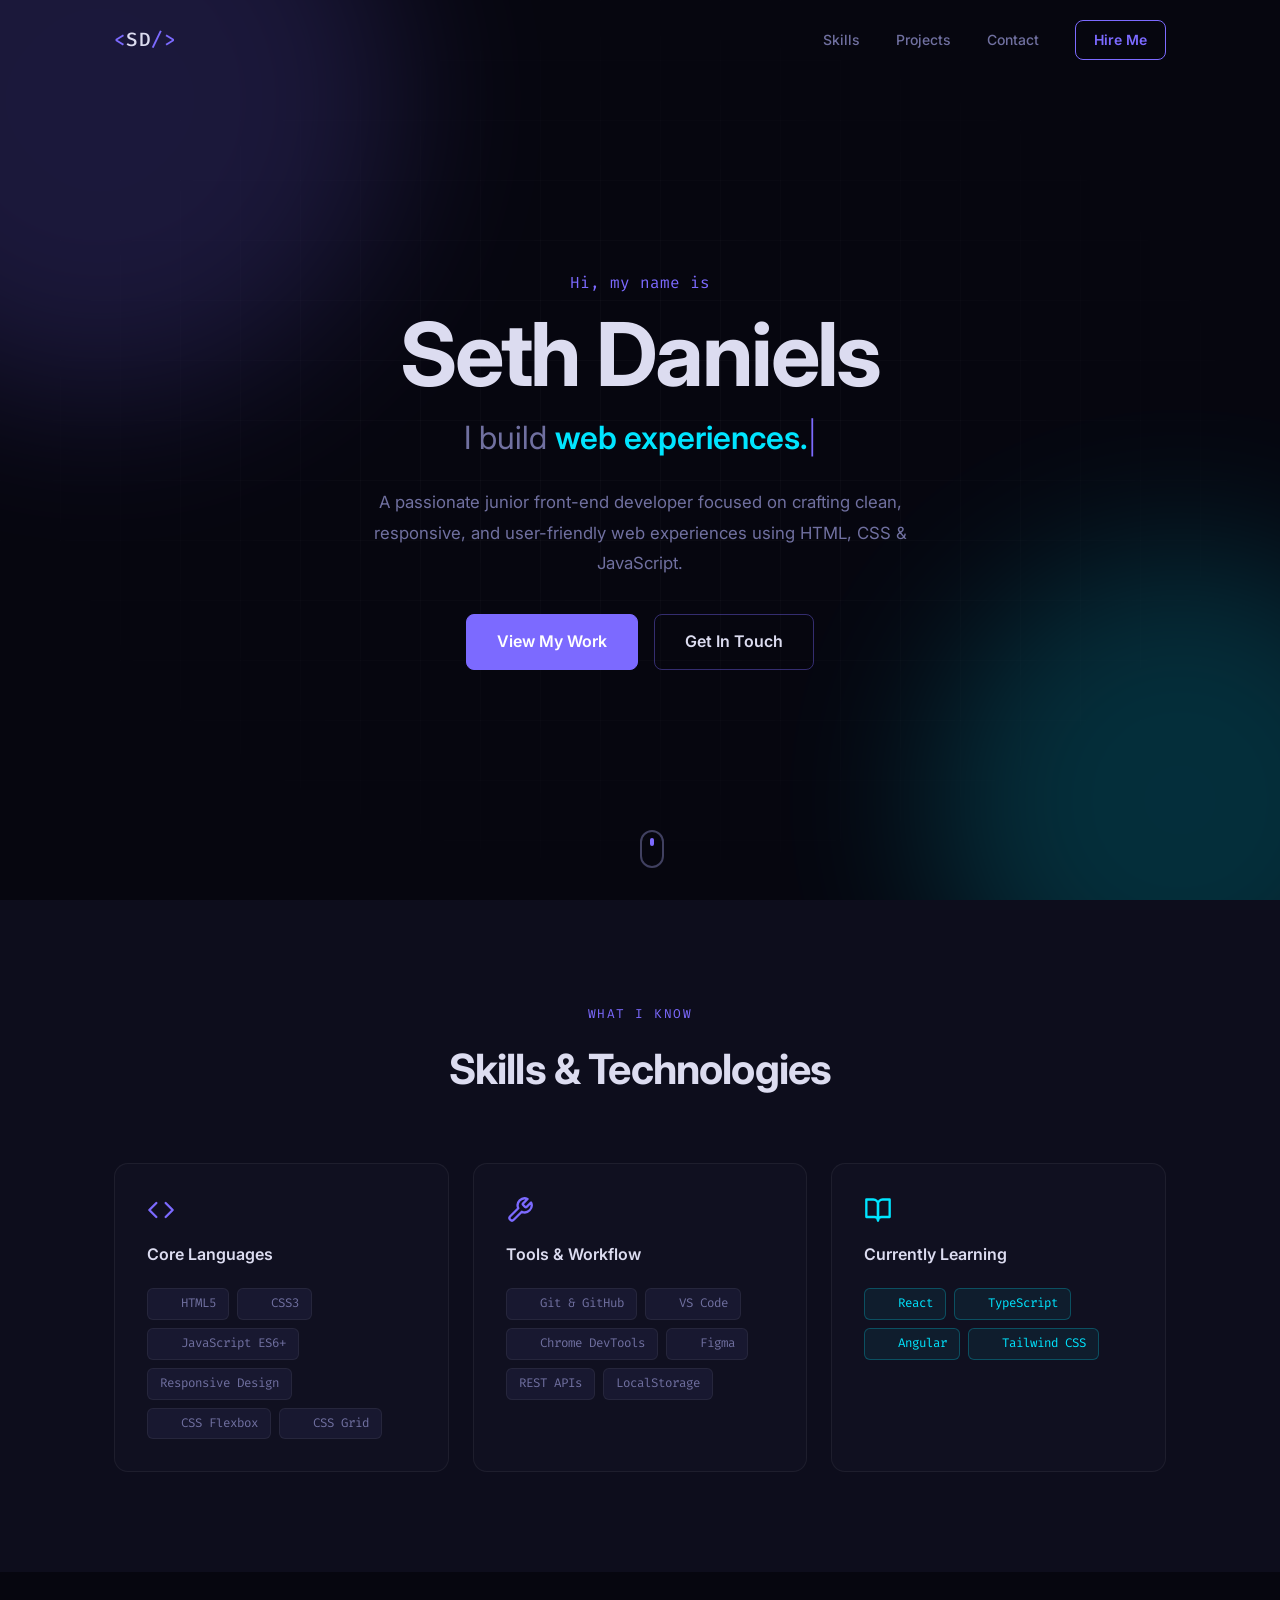
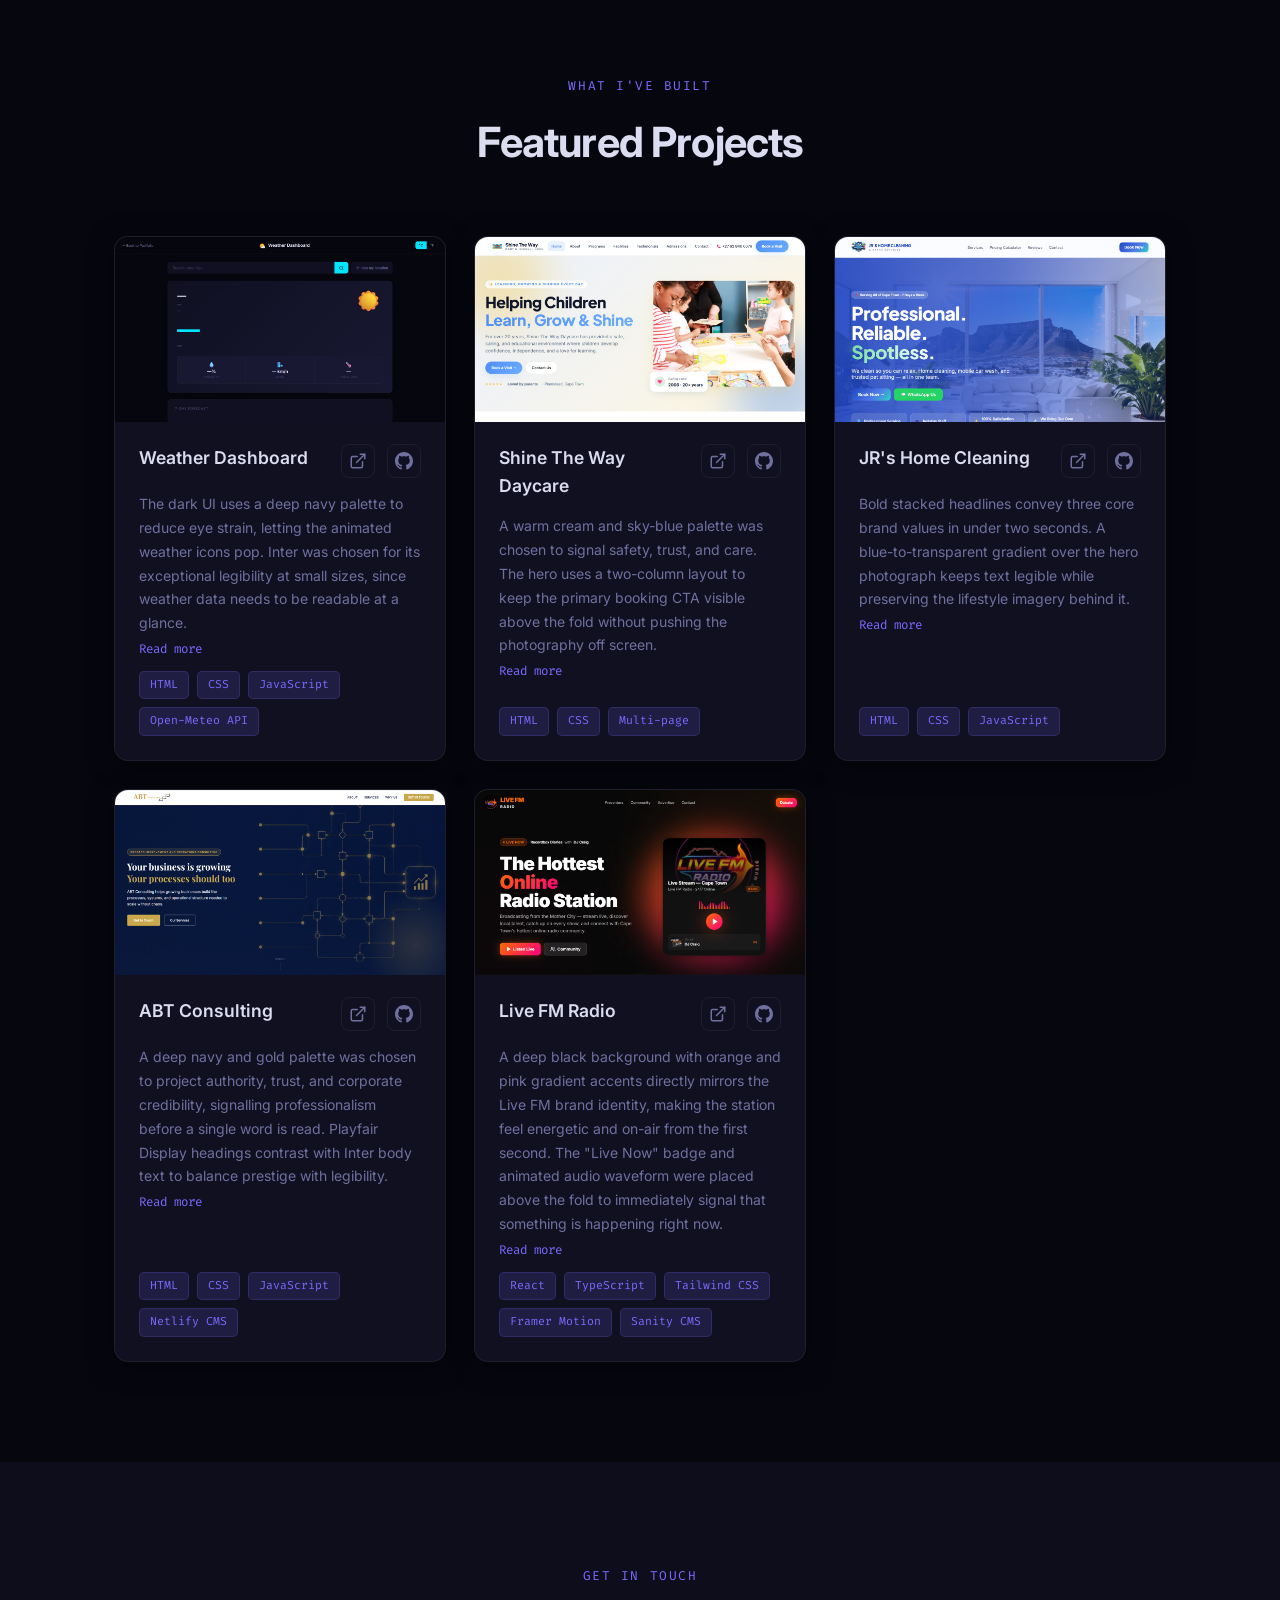
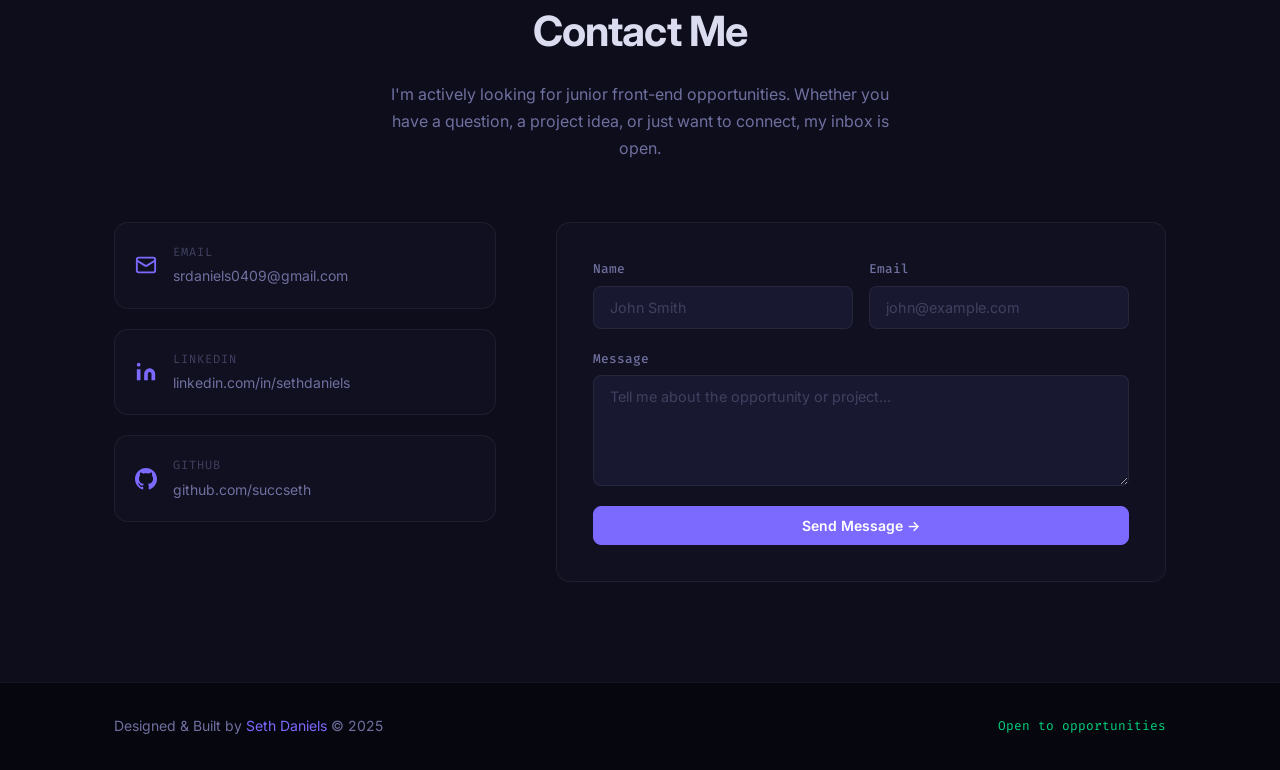
==== commit d349e541: "Resize ABT Consulting preview and fix description copy Co-Authored-By: Claude Sonnet 4.6 <noreply@an" ====
--- a/index.html
+++ b/index.html
@@ -226,7 +226,7 @@
             </div>
           </div>
           <div class="project-desc-wrap">
-            <p class="project-desc">A deep navy and gold palette was chosen to project authority, trust, and corporate credibility — the two colours signal professionalism before a single word is read. Playfair Display headings contrast with Inter body text to balance prestige with legibility.</p>
+            <p class="project-desc">A deep navy and gold palette was chosen to project authority, trust, and corporate credibility, signalling professionalism before a single word is read. Playfair Display headings contrast with Inter body text to balance prestige with legibility.</p>
             <div class="project-desc-more" hidden>
               <p>The fixed navigation ensures the firm's brand mark stays visible throughout long scroll sessions, reinforcing identity without requiring the user to scroll back up. Section anchors keep the single-page layout navigable, removing the friction of multi-page loads for what is primarily a read-once experience. A Netlify CMS integration allows non-technical staff to update content independently, keeping the site evergreen without developer involvement. The hero uses a split layout to pair the firm's value proposition with a clear call-to-action above the fold, reducing bounce for first-time visitors.</p>
             </div>
